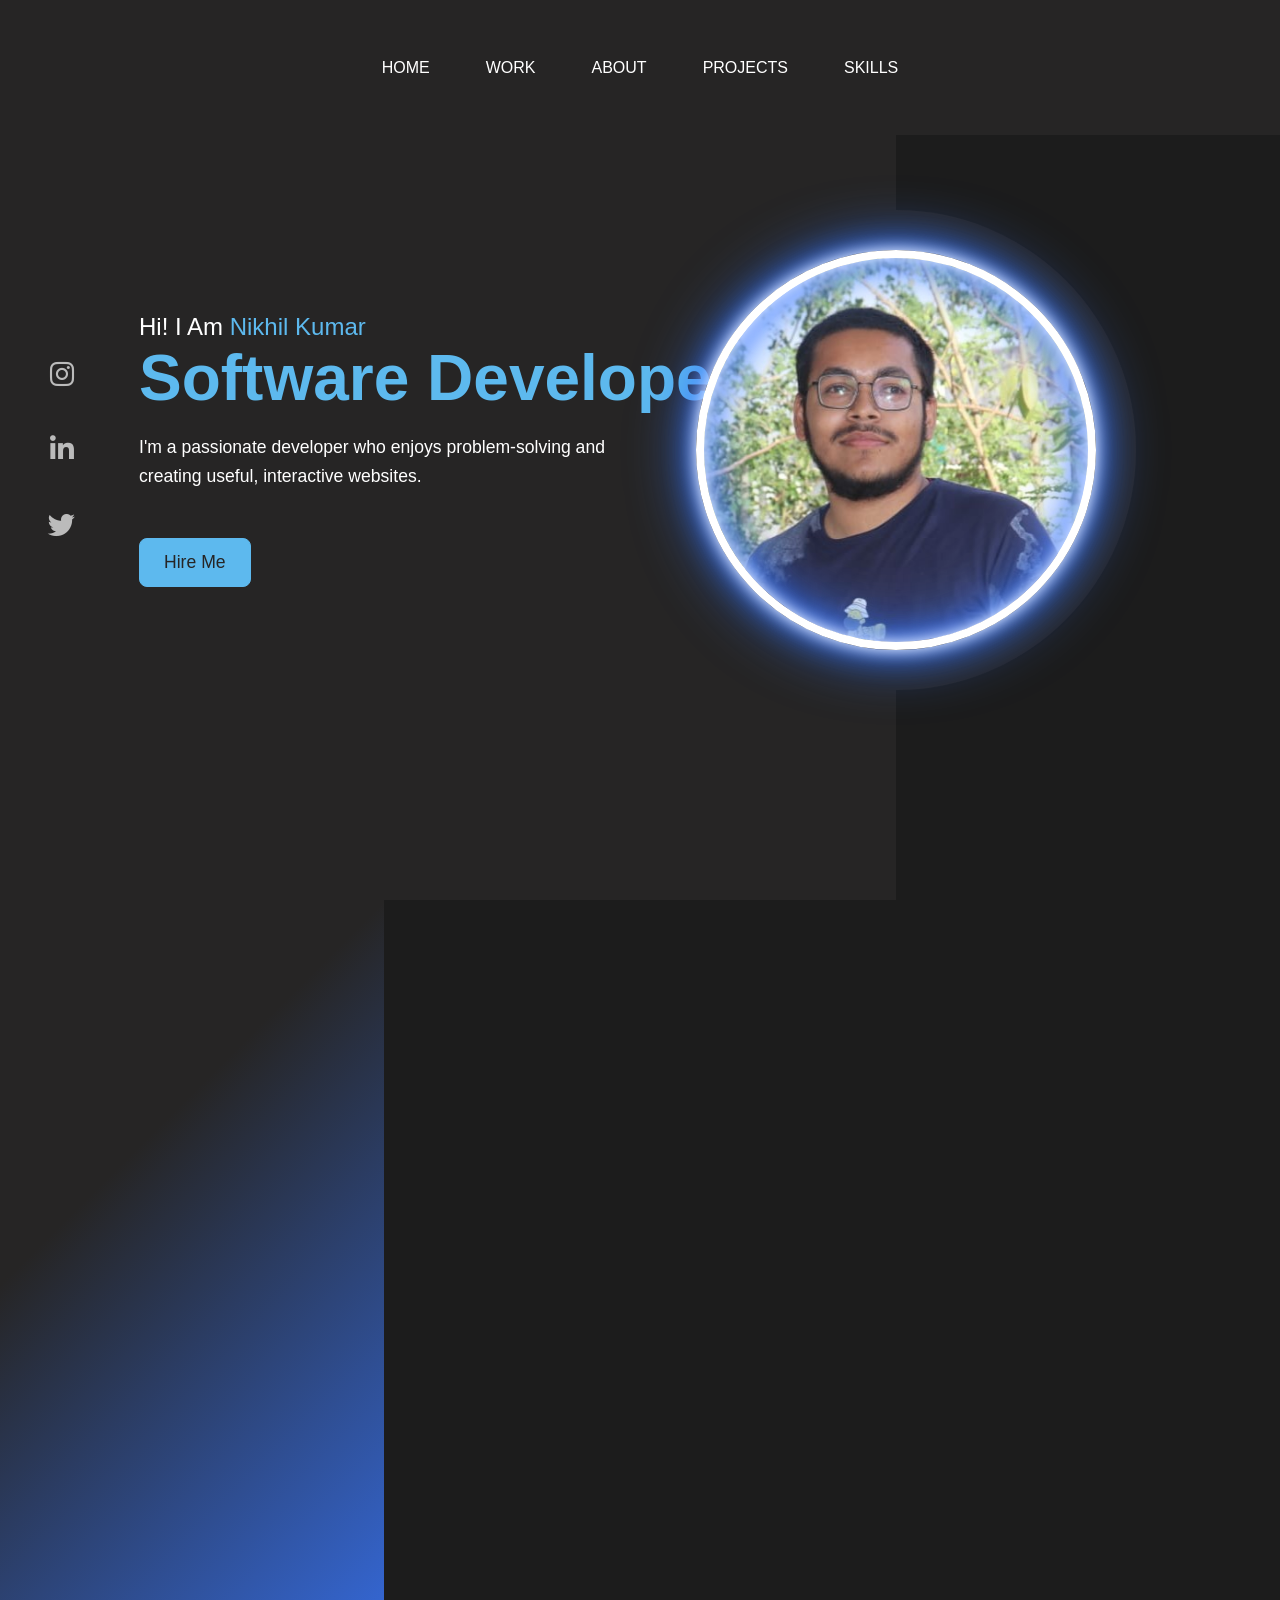
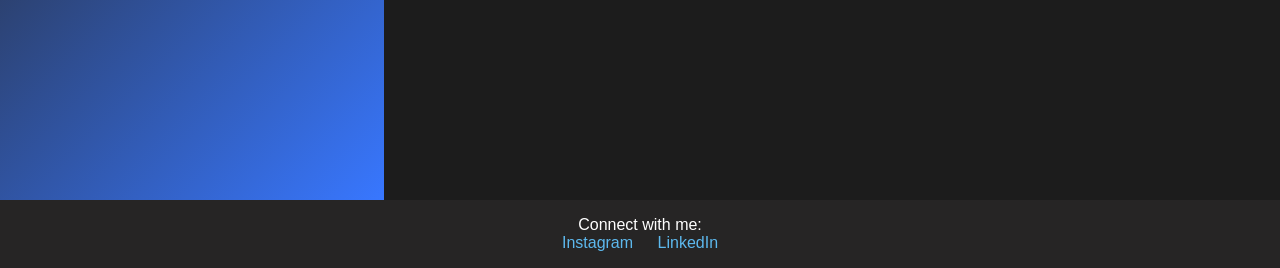
==== index.html @ 6417e267 "Update and rename Portfolio.html to index.html" ====
<!DOCTYPE html>
<html lang="en">
<head>
    <meta charset="UTF-8" />
    <meta name="viewport" content="width=device-width, initial-scale=1.0"/>
    <title>Portfolio Website</title>
    <link rel="stylesheet" href="style.css" />
    <link rel="stylesheet" href="https://cdnjs.cloudflare.com/ajax/libs/font-awesome/6.7.2/css/all.min.css"/>
</head>
<body>
    <header>
        <ul class="navlist">
            <li><a href="#home">Home</a></li>
            <li><a href="#work">Work</a></li>
            <li><a href="#about">About</a></li>
            <li><a href="#projects">Projects</a></li>
            <li><a href="#skills">Skills</a></li>
        </ul>
    </header>

    <div class="portfolio-container" id="home">
        <div class="left-container">
            <div class="icons">
                <a href="https://www.instagram.com/nikhil.kumarnky/profilecard/?igsh=MWhrbjc2eno1YzIwNQ==" target="_blank" >
                    <i class="fa-brands fa-instagram"></i>
                </a>
                <a href="https://www.linkedin.com/in/nikhil-kumar-32aa0730a?utm_source=share&utm_campaign=share_via&utm_content=profile&utm_medium=android_app" target="_blank">
                    <i class="fa-brands fa-linkedin-in"></i>
                </a>
                <a href="#" aria-label="Twitter"><i class="fa-brands fa-twitter"></i></a>
            </div>
            <div class="content">
                <p class="intro">Hi! I Am <span>Nikhil Kumar</span></p>
                <h1>Software Developer.</h1>
                <p class="detail">
                    I'm a passionate developer who enjoys problem-solving and creating useful, interactive websites.
                </p>
                <div class="btn-container">
                    <button id="hireBtn">Hire Me</button>
                </div>
            </div>
        </div>

        <div class="right-container"></div>

        <div class="design">
            <div class="circle"></div>
            <div class="circle"></div>
        </div>
    </div>

    <section class="section" id="about">
        <h2>About Me</h2>
        <p>
            I'm a passionate developer who enjoys problem-solving and creating useful, interactive websites.
            I believe in writing clean, scalable code and continuously learning new technologies.
            Aspiring software developer with a solid foundation in C++ and Python,
            and strong front-end development skills in HTML, CSS, and JavaScript.
            Proficient in collaborating in team environments. Eager to contribute
            technical expertise, creativity, and problem-solving skills to
            innovative projects.
        </p>
    </section>

    <section class="section" id="work">
        <h2>Welcome to My Portfolio</h2>
        <p>Currently I'm undergraduate student,working on mini projects</p>
    </section>

    <section class="section" id="projects">
        <h2>Projects</h2>
        <ul class="project-list">
            <li>Portfolio Website (this one!)</li>
            <li>Music app clone</li>
            <li>Facebook login page</li>
        </ul>
    </section>

    <section class="section" id="skills"style="background-color: #262525;color: white;">
        <h2>Skills</h2>
        <ul class="skill-list">
            <li>Frontend: HTML, CSS, JavaScript, Bootstrap</li>
            <li>Backend: Python</li>
            <li>Programming: C++</li>
            <li>Tools: Git, GitHub, VS Code</li>
        </ul>
    </section>

    <footer style="background: #262525; color: white; text-align: center; padding: 1rem;">
        <p>Connect with me:</p>
        <a href="https://www.instagram.com/nikhil.kumarnky/profilecard/?igsh=MWhrbjc2eno1YzIwNQ==" target="_blank" style="color:#5DB9EE; margin: 0 10px;">Instagram</a>
        <a href="https://www.linkedin.com/in/nikhil-kumar-32aa0730a?utm_source=share&utm_campaign=share_via&utm_content=profile&utm_medium=android_app" target="_blank" style="color:#5DB9EE; margin: 0 10px;">LinkedIn</a>
    </footer>

    <script src="script.js"></script>
</body>
</html>
---- style.css ----
* {
  margin: 0;
  padding: 0;
  box-sizing: border-box;
  font-family: 'Poppins', sans-serif;
}

body {
  background: #1c1c1c;
  scroll-behavior: smooth;
}

.portfolio-container {
  min-height: 100vh;
  width: 100%;
  display: flex;
}

.navlist {
  display: flex;
  gap: 3.5rem;
  height: 15vh;
  width: 100%;
  justify-content: center;
  align-items: center;
  position: fixed;
  background-color: #262525;
  z-index: 1000;
  top: 0;
}

.navlist li {
  list-style: none;
}

.navlist li a {
  text-decoration: none;
  text-transform: uppercase;
  font-size: 1rem;
  color: #fff;
}

.left-container,
.right-container {
  height: 100vh;
  display: flex;
  align-items: center;
}

.left-container {
  background: #262525;
  width: 70%;
  padding-left: 3rem;
}

.right-container {
  background: linear-gradient(-45deg, #3877FF, #262525 70%);
  width: 30%;
}

.icons {
  display: flex;
  flex-direction: column;
  justify-content: center;
  align-items: center;
  gap: 3rem;
}

.icons a {
  text-decoration: none;
}

.icons .fa-brands {
  color: #bbb;
  font-size: 1.7rem;
  transition: transform 0.3s;
}

.icons .fa-brands:hover {
  transform: scale(1.2);
  background: linear-gradient(#fff, #3877FF);
  -webkit-background-clip: text;
  -webkit-text-fill-color: transparent;
}

.content {
  margin-left: 4rem;
}

.content .intro {
  font-size: 1.5rem;
  color: #fff;
}

.content .intro span {
  color: #5DB9EE;
}

.content h1 {
  font-size: 4rem;
  color: #5DB9EE;
}

.content .detail {
  font-size: 1.1rem;
  color: #fff;
  max-width: 30rem;
  margin: 1.1rem 0 3rem 0;
  line-height: 1.8rem;
}

.btn-container button {
  border: 0.1rem solid #5DB9EE;
  font-size: 1.1rem;
  padding: 0.8rem 1.5rem;
  border-radius: 0.5rem;
  cursor: pointer;
}

button:nth-child(1) {
  background: #5DB9EE;
  color: #262525;
}

button:nth-child(2) {
  background: transparent;
  color: #5DB9EE;
  margin-left: 2rem;
}

button:nth-child(1):hover {
  background: transparent;
  color: #5DB9EE;
}

button:nth-child(2):hover {
  background: #5DB9EE;
  color: #262525;
}

.design .circle {
  aspect-ratio: 1;
  position: absolute;
  border-radius: 50%;
  top: 50%;
  left: 70%;
  transform: translate(-50%, -50%);
}

.circle:nth-last-child(2) {
  background: linear-gradient(90deg, transparent 50%, #262525 50%);
  width: 30rem;
}

.circle:nth-last-child(1) {
  background-image: url(nikhil.jpg);
  width: 25rem;
  background-size: 100%;
  background-repeat: no-repeat;
  border: 0.5rem solid white;
  box-shadow:
    0 0 1rem #fff,
    inset 0 0 1rem #fff,
    0 0 2rem #3877FF,
    inset 0 0 2rem #3877FF,
    0 0 4rem #3877FF,
    inset 0 0 4rem #3877FF;
}


.section {
  padding: 6rem 3rem 4rem;
  text-align: center;
  background: #1c1c1c;
  color: white;
}

.section h2 {
  font-size: 2.5rem;
  margin-bottom: 1rem;
  color: #5DB9EE;
}

.section p,
.project-list li,
.skill-list li {
  font-size: 1.2rem;
  line-height: 1.8;
  margin: 0.5rem 0;
}

.project-list,
.skill-list {
  list-style: none;
  padding: 0;
}


#skills {
  background-color: #f5f5f5;
  color: #262525;
}


footer {
  background-color: #262525;
  color: white;
  text-align: center;
  padding: 1rem;
}

footer a {
  color: #5DB9EE;
  margin: 0 10px;
  text-decoration: none;
}

footer a:hover {
  text-decoration: underline;
}
.navlist li a.active {
  border-bottom: 2px solid #5DB9EE;
  color: #5DB9EE;
}

@media (max-width: 768px) {
  .portfolio-container {
    flex-direction: column;
  }

  .navlist {
    flex-direction: column;
    height: auto;
    padding: 1rem;
  }

  .left-container, .right-container {
    flex: 1 1 100%;
    text-align: center;
    padding: 1rem;
  }

  .content h1 {
    font-size: 2.5rem;
  }

  .circle:nth-last-child(1),
  .circle:nth-last-child(2) {
    width: 15rem;
  }
}

@media (max-width: 480px) {
  .navlist li a {
    font-size: 0.9rem;
  }

  .content h1 {
    font-size: 2rem;
  }

  .btn-container button {
    font-size: 0.9rem;
    padding: 0.6rem 1.2rem;
  }
}
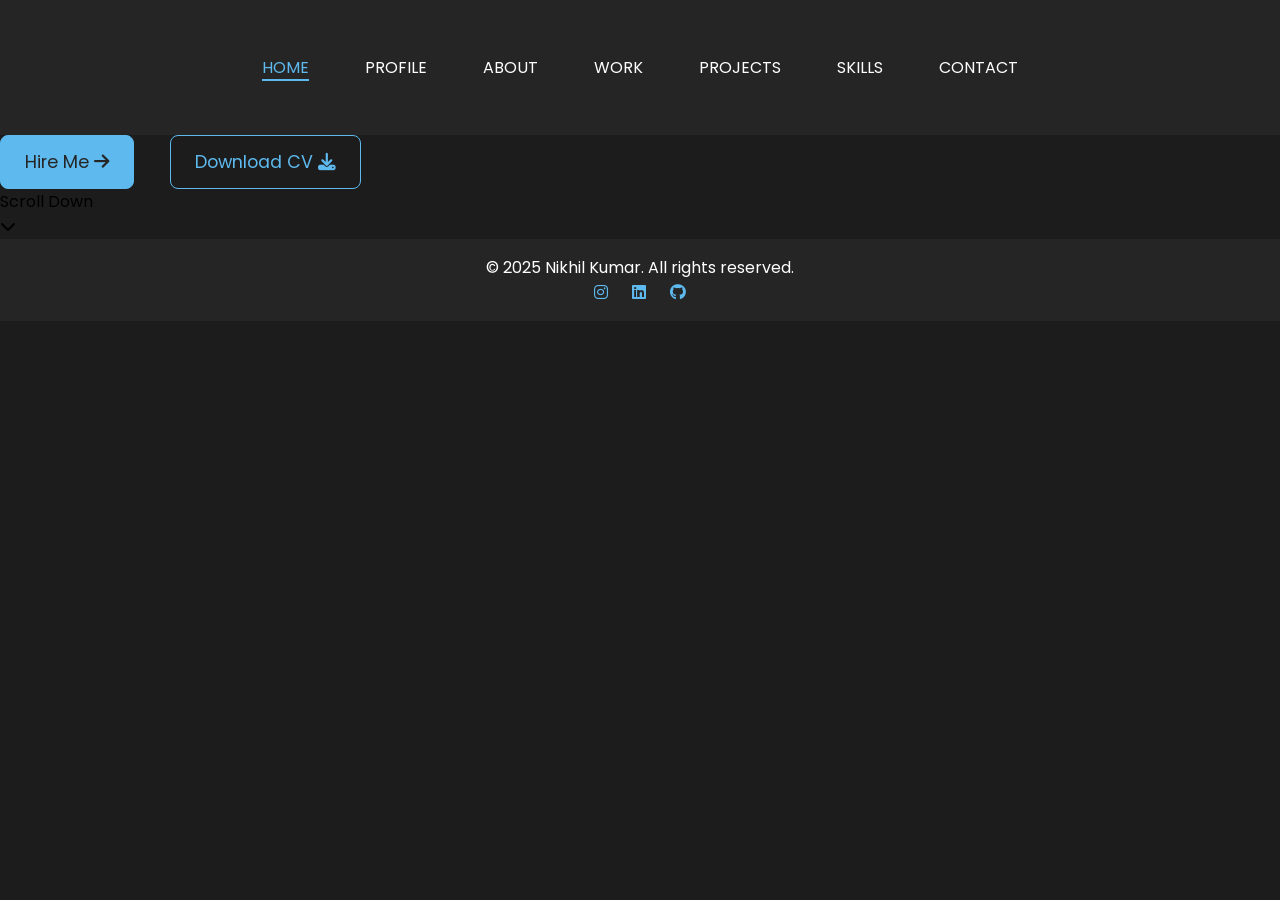
==== commit 15256872: "Update index.html" ====
--- a/index.html
+++ b/index.html
@@ -3,93 +3,435 @@
 <head>
     <meta charset="UTF-8" />
     <meta name="viewport" content="width=device-width, initial-scale=1.0"/>
-    <title>Portfolio Website</title>
+    <title>Nikhil Kumar - Portfolio</title>
     <link rel="stylesheet" href="style.css" />
     <link rel="stylesheet" href="https://cdnjs.cloudflare.com/ajax/libs/font-awesome/6.7.2/css/all.min.css"/>
+    <link href="https://fonts.googleapis.com/css2?family=Poppins:wght@300;400;500;600;700&display=swap" rel="stylesheet">
 </head>
 <body>
     <header>
-        <ul class="navlist">
-            <li><a href="#home">Home</a></li>
-            <li><a href="#work">Work</a></li>
-            <li><a href="#about">About</a></li>
-            <li><a href="#projects">Projects</a></li>
-            <li><a href="#skills">Skills</a></li>
-        </ul>
+        <nav class="navbar">
+            <div class="nav-brand">
+                <span class="logo">NK</span>
+            </div>
+            <ul class="navlist">
+                <li><a href="#home" class="nav-link active">Home</a></li>
+                <li><a href="#profile" class="nav-link">Profile</a></li>
+                <li><a href="#about" class="nav-link">About</a></li>
+                <li><a href="#work" class="nav-link">Work</a></li>
+                <li><a href="#projects" class="nav-link">Projects</a></li>
+                <li><a href="#skills" class="nav-link">Skills</a></li>
+                <li><a href="#contact" class="nav-link">Contact</a></li>
+            </ul>
+            <div class="hamburger">
+                <span></span>
+                <span></span>
+                <span></span>
+            </div>
+        </nav>
     </header>
 
-    <div class="portfolio-container" id="home">
-        <div class="left-container">
-            <div class="icons">
-                <a href="https://www.instagram.com/nikhil.kumarnky/profilecard/?igsh=MWhrbjc2eno1YzIwNQ==" target="_blank" >
-                    <i class="fa-brands fa-instagram"></i>
-                </a>
-                <a href="https://www.linkedin.com/in/nikhil-kumar-32aa0730a?utm_source=share&utm_campaign=share_via&utm_content=profile&utm_medium=android_app" target="_blank">
-                    <i class="fa-brands fa-linkedin-in"></i>
-                </a>
-                <a href="#" aria-label="Twitter"><i class="fa-brands fa-twitter"></i></a>
-            </div>
-            <div class="content">
-                <p class="intro">Hi! I Am <span>Nikhil Kumar</span></p>
-                <h1>Software Developer.</h1>
-                <p class="detail">
-                    I'm a passionate developer who enjoys problem-solving and creating useful, interactive websites.
-                </p>
-                <div class="btn-container">
-                    <button id="hireBtn">Hire Me</button>
+    <main>
+        <!-- Home Section -->
+        <section class="hero-section" id="home">
+            <div class="hero-container">
+                <div class="social-icons">
+                    <a href="https://www.instagram.com/nikhil.kumarnky/profilecard/?igsh=MWhrbjc2eno1YzIwNQ==" target="_blank" class="social-link">
+                        <i class="fa-brands fa-instagram"></i>
+                    </a>
+                    <a href="https://www.linkedin.com/in/nikhil-kumar-32aa0730a?utm_source=share&utm_campaign=share_via&utm_content=profile&utm_medium=android_app" target="_blank" class="social-link">
+                        <i class="fa-brands fa-linkedin-in"></i>
+                    </a>
+                    <a href="https://x.com/NikhilK5065021" class="social-link" aria-label="Twitter">
+                        <i class="fa-brands fa-x-twitter"></i>
+                    </a>
+                    <a href="https://github.com" target="_blank" class="social-link" aria-label="GitHub">
+                        <i class="fa-brands fa-github"></i>
+                    </a>
+                </div>
+                <div class="hero-content">
+                    <p class="intro">Hi! I Am <span class="name">Nikhil Kumar</span></p>
+                    <h1 class="title">
+                        <span class="title-line">Software</span>
+                        <span class="title-line">Developer.</span>
+                    </h1>
+                    <p class="detail">
+                        I'm a passionate developer who enjoys problem-solving and creating useful, interactive websites. 
+                        Let's build something amazing together!
+                    </p>
+                    <div class="btn-container">
+                        <button id="hireBtn" class="btn btn-primary">
+                            <span>Hire Me</span>
+                            <i class="fas fa-arrow-right"></i>
+                        </button>
+                        <button class="btn btn-secondary">
+                            <span>Download CV</span>
+                            <i class="fas fa-download"></i>
+                        </button>
+                    </div>
+                </div>
+            </div>
+
+            <div class="scroll-indicator">
+                <div class="scroll-text">Scroll Down</div>
+                <div class="scroll-arrow">
+                    <i class="fas fa-chevron-down"></i>
+                </div>
+            </div>
+        </section>
+
+        <!-- Profile Section -->
+        <section class="section profile-section" id="profile">
+            <div class="container">
+                <h2 class="section-title">My Profile</h2>
+                <div class="profile-showcase">
+                    <div class="profile-image-container">
+                        <div class="profile-image-wrapper">
+                            <div class="profile-image">
+                                <img src="Assests/IMG_2437.JPG" alt="Nikhil Kumar" class="profile-pic">
+                                <div class="placeholder-avatar">
+                                    <i class="fas fa-user"></i>
+                                </div>
+                            </div>
+                        </div>
+                        <div class="floating-elements">
+                            <div class="float-element" style="--delay: 0s;">💻</div>
+                            <div class="float-element" style="--delay: 1s;">🚀</div>
+                            <div class="float-element" style="--delay: 2s;">⚡</div>
+                            <div class="float-element" style="--delay: 3s;">🎯</div>
+                        </div>
+                    </div>
+                    <div class="profile-info">
+                        <div class="profile-card">
+                            <h3>Professional Details</h3>
+                            <div class="info-grid">
+                                <div class="info-item">
+                                    <i class="fas fa-code"></i>
+                                    <div>
+                                        <span class="info-label">Specialization</span>
+                                        <span class="info-value">Full Stack Development</span>
+                                    </div>
+                                </div>
+                                <div class="info-item">
+                                    <i class="fas fa-calendar"></i>
+                                    <div>
+                                        <span class="info-label">Experience</span>
+                                        <span class="info-value">2+ Years Learning</span>
+                                    </div>
+                                </div>
+                                <div class="info-item">
+                                    <i class="fas fa-map-marker-alt"></i>
+                                    <div>
+                                        <span class="info-label">Location</span>
+                                        <span class="info-value">India</span>
+                                    </div>
+                                </div>
+                                <div class="info-item">
+                                    <i class="fas fa-envelope"></i>
+                                    <div>
+                                        <span class="info-label">Email</span>
+                                        <span class="info-value">kumarnikhil4963@gmail.com</span>
+                                    </div>
+                                </div>
+                            </div>
+                        </div>
+                    </div>
+                </div>
+            </div>
+        </section>
+
+        <!-- About Section -->
+        <section class="section" id="about">
+            <div class="container">
+                <h2 class="section-title">About Me</h2>
+                <div class="about-content">
+                    <div class="about-text">
+                        <p>
+                            I'm a passionate developer who enjoys problem-solving and creating useful, interactive websites.
+                            I believe in writing clean, scalable code and continuously learning new technologies.
+                        </p>
+                        <p>
+                            Aspiring software developer with a solid foundation in C++ and Python,
+                            and strong front-end development skills in HTML, CSS, and JavaScript.
+                            Proficient in collaborating in team environments. Eager to contribute
+                            technical expertise, creativity, and problem-solving skills to
+                            innovative projects.
+                        </p>
+                        <div class="stats">
+                            <div class="stat-item">
+                                <span class="stat-number">10+</span>
+                                <span class="stat-label">Projects Completed</span>
+                            </div>
+                            <div class="stat-item">
+                                <span class="stat-number">2+</span>
+                                <span class="stat-label">Years Learning</span>
+                            </div>
+                            <div class="stat-item">
+                                <span class="stat-number">100%</span>
+                                <span class="stat-label">Dedication</span>
+                            </div>
+                        </div>
+                    </div>
+                </div>
+            </div>
+        </section>
+
+        <!-- Work Section -->
+        <section class="section" id="work">
+            <div class="container">
+                <h2 class="section-title">My Journey</h2>
+                <div class="work-content">
+                    <div class="work-card">
+                        <div class="work-icon">
+                            <i class="fas fa-graduation-cap"></i>
+                        </div>
+                        <h3>Student</h3>
+                        <p>Currently pursuing my undergraduate degree while working on various mini projects to enhance my skills.</p>
+                    </div>
+                    <div class="work-card">
+                        <div class="work-icon">
+                            <i class="fas fa-code"></i>
+                        </div>
+                        <h3>Developer</h3>
+                        <p>Building web applications and exploring new technologies to create innovative solutions.</p>
+                    </div>
+                    <div class="work-card">
+                        <div class="work-icon">
+                            <i class="fas fa-lightbulb"></i>
+                        </div>
+                        <h3>Problem Solver</h3>
+                        <p>Passionate about finding creative solutions to complex problems through code.</p>
+                    </div>
+                </div>
+            </div>
+        </section>
+
+        <!-- Projects Section -->
+        <section class="section" id="projects">
+            <div class="container">
+                <h2 class="section-title">Projects</h2>
+                <div class="projects-grid">
+                    <div class="project-card">
+                        <div class="project-image">
+                            <i class="fas fa-globe"></i>
+                        </div>
+                        <div class="project-content">
+                            <h3>Portfolio Website</h3>
+                            <p>A responsive personal portfolio website showcasing my skills and projects.</p>
+                            <div class="project-tech">
+                                <span class="tech-tag">HTML</span>
+                                <span class="tech-tag">CSS</span>
+                                <span class="tech-tag">JavaScript</span>
+                            </div>
+                            <div class="project-links">
+                                <a href="https://nikhil07092006.github.io/portfolio-website/" class="project-link">
+                                    <i class="fas fa-external-link-alt"></i>
+                                </a>
+                                <a href="https://github.com" class="project-link">
+                                    <i class="fab fa-github"></i>
+                                </a>
+                            </div>
+                        </div>
+                    </div>
+                    
+                    <div class="project-card">
+                        <div class="project-image">
+                            <i class="fas fa-music"></i>
+                        </div>
+                        <div class="project-content">
+                            <h3>Music App Clone</h3>
+                            <p>A music streaming application clone with modern UI and interactive features.</p>
+                            <div class="project-tech">
+                                <span class="tech-tag">HTML</span>
+                                <span class="tech-tag">CSS</span>
+                                <span class="tech-tag">JavaScript</span>
+                            </div>
+                            <div class="project-links">
+                                <a href="#" class="project-link">
+                                    <i class="fas fa-external-link-alt"></i>
+                                </a>
+                                <a href="https://github.com" class="project-link">
+                                    <i class="fab fa-github"></i>
+                                </a>
+                            </div>
+                        </div>
+                    </div>
+                    
+                    <div class="project-card">
+                        <div class="project-image">
+                            <img src="Assests/Screenshot 2025-08-22 122943.png" alt="DocSathi">
+                        </div>
+                        <div class="project-content">
+                            <h3>Doctor search website</h3>
+                            <p>A perfect and responsive doctor search plateform.</p>
+                            <div class="project-tech">
+                                <span class="tech-tag">HTML</span>
+                                <span class="tech-tag">CSS</span>
+                                <span class="tech-tag">JavaScript</span>
+                                <span class="tech-tag">Json</span>
+                            </div>
+                            <div class="project-links">
+                                <a href="https://nikhil07092006.github.io/DocSathi/" class="project-link">
+                                    <i class="fas fa-external-link-alt"></i>
+                                </a>
+                                <a href="https://github.com" class="project-link">
+                                    <i class="fab fa-github"></i>
+                                </a>
+                            </div>
+                        </div>
+                    </div>
+                </div>
+            </div>
+        </section>
+
+        <!-- Skills Section -->
+        <section class="section" id="skills">
+            <div class="container">
+                <h2 class="section-title">Skills & Technologies</h2>
+                <div class="skills-content">
+                    <div class="skill-category">
+                        <h3><i class="fas fa-code"></i> Frontend</h3>
+                        <div class="skill-items">
+                            <div class="skill-item">
+                                <span class="skill-name">HTML</span>
+                                <div class="skill-bar">
+                                    <div class="skill-progress" data-progress="90"></div>
+                                </div>
+                            </div>
+                            <div class="skill-item">
+                                <span class="skill-name">CSS</span>
+                                <div class="skill-bar">
+                                    <div class="skill-progress" data-progress="85"></div>
+                                </div>
+                            </div>
+                            <div class="skill-item">
+                                <span class="skill-name">JavaScript</span>
+                                <div class="skill-bar">
+                                    <div class="skill-progress" data-progress="75"></div>
+                                </div>
+                            </div>
+                            <div class="skill-item">
+                                <span class="skill-name">Bootstrap</span>
+                                <div class="skill-bar">
+                                    <div class="skill-progress" data-progress="70"></div>
+                                </div>
+                            </div>
+                        </div>
+                    </div>
+
+                    <div class="skill-category">
+                        <h3><i class="fas fa-server"></i> Backend & Programming</h3>
+                        <div class="skill-items">
+                            <div class="skill-item">
+                                <span class="skill-name">Python</span>
+                                <div class="skill-bar">
+                                    <div class="skill-progress" data-progress="80"></div>
+                                </div>
+                            </div>
+                            <div class="skill-item">
+                                <span class="skill-name">C++</span>
+                                <div class="skill-bar">
+                                    <div class="skill-progress" data-progress="75"></div>
+                                </div>
+                            </div>
+                        </div>
+                    </div>
+
+                    <div class="skill-category">
+                        <h3><i class="fas fa-tools"></i> Tools & Technologies</h3>
+                        <div class="tools-grid">
+                            <div class="tool-item">
+                                <i class="fab fa-git-alt"></i>
+                                <span>Git</span>
+                            </div>
+                            <div class="tool-item">
+                                <i class="fab fa-github"></i>
+                                <span>GitHub</span>
+                            </div>
+                            <div class="tool-item">
+                                <i class="fas fa-code"></i>
+                                <span>VS Code</span>
+                            </div>
+                            <div class="tool-item">
+                                <i class="fab fa-npm"></i>
+                                <span>NPM</span>
+                            </div>
+                            <div class="tool-item">
+                                <i class="fab fa-adalo"></i>
+                                <span>Adalo</span>
+                        </div>
+                    </div>
+                </div>
+            </div>
+        </section>
+
+        <!-- Contact Section -->
+        <section class="section" id="contact">
+            <div class="container">
+                <h2 class="section-title">Let's Work Together</h2>
+                <div class="contact-content">
+                    <div class="contact-info">
+                        <div class="contact-item">
+                            <div class="contact-icon">
+                                <i class="fas fa-envelope"></i>
+                            </div>
+                            <div class="contact-details">
+                                <h4>Email</h4>
+                                <p>kumarnikhil4963@gmail.com</p>
+                            </div>
+                        </div>
+                        <div class="contact-item">
+                            <div class="contact-icon">
+                                <i class="fas fa-map-marker-alt"></i>
+                            </div>
+                            <div class="contact-details">
+                                <h4>Location</h4>
+                                <p>India</p>
+                            </div>
+                        </div>
+                    </div>
+                    <div class="contact-form">
+                        <form>
+                            <div class="form-group">
+                                <input type="text" placeholder="Your Name" required>
+                                <input type="email" placeholder="Your Email" required>
+                            </div>
+                            <div class="form-group">
+                                <input type="text" placeholder="Subject" required>
+                            </div>
+                            <div class="form-group">
+                                <textarea placeholder="Your Message" rows="5" required></textarea>
+                            </div>
+                            <button type="submit" class="btn btn-primary">
+                                <span>Send Message</span>
+                                <i class="fas fa-paper-plane"></i>
+                            </button>
+                        </form>
+                    </div>
+                </div>
+            </div>
+        </section>
+    </main>
+
+    <footer>
+        <div class="container">
+            <div class="footer-content">
+                <div class="footer-text">
+                    <p>&copy; 2025 Nikhil Kumar. All rights reserved.</p>
+                </div>
+                <div class="footer-links">
+                    <a href="https://www.instagram.com/nikhil.kumarnky/profilecard/?igsh=MWhrbjc2eno1YzIwNQ==" target="_blank">
+                        <i class="fab fa-instagram"></i>
+                    </a>
+                    <a href="https://www.linkedin.com/in/nikhil-kumar-32aa0730a?utm_source=share&utm_campaign=share_via&utm_content=profile&utm_medium=android_app" target="_blank">
+                        <i class="fab fa-linkedin"></i>
+                    </a>
+                    <a href="#" target="_blank">
+                        <i class="fab fa-github"></i>
+                    </a>
                 </div>
             </div>
         </div>
-
-        <div class="right-container"></div>
-
-        <div class="design">
-            <div class="circle"></div>
-            <div class="circle"></div>
-        </div>
-    </div>
-
-    <section class="section" id="about">
-        <h2>About Me</h2>
-        <p>
-            I'm a passionate developer who enjoys problem-solving and creating useful, interactive websites.
-            I believe in writing clean, scalable code and continuously learning new technologies.
-            Aspiring software developer with a solid foundation in C++ and Python,
-            and strong front-end development skills in HTML, CSS, and JavaScript.
-            Proficient in collaborating in team environments. Eager to contribute
-            technical expertise, creativity, and problem-solving skills to
-            innovative projects.
-        </p>
-    </section>
-
-    <section class="section" id="work">
-        <h2>Welcome to My Portfolio</h2>
-        <p>Currently I'm undergraduate student,working on mini projects</p>
-    </section>
-
-    <section class="section" id="projects">
-        <h2>Projects</h2>
-        <ul class="project-list">
-            <li>Portfolio Website (this one!)</li>
-            <li>Music app clone</li>
-            <li>Facebook login page</li>
-        </ul>
-    </section>
-
-    <section class="section" id="skills"style="background-color: #262525;color: white;">
-        <h2>Skills</h2>
-        <ul class="skill-list">
-            <li>Frontend: HTML, CSS, JavaScript, Bootstrap</li>
-            <li>Backend: Python</li>
-            <li>Programming: C++</li>
-            <li>Tools: Git, GitHub, VS Code</li>
-        </ul>
-    </section>
-
-    <footer style="background: #262525; color: white; text-align: center; padding: 1rem;">
-        <p>Connect with me:</p>
-        <a href="https://www.instagram.com/nikhil.kumarnky/profilecard/?igsh=MWhrbjc2eno1YzIwNQ==" target="_blank" style="color:#5DB9EE; margin: 0 10px;">Instagram</a>
-        <a href="https://www.linkedin.com/in/nikhil-kumar-32aa0730a?utm_source=share&utm_campaign=share_via&utm_content=profile&utm_medium=android_app" target="_blank" style="color:#5DB9EE; margin: 0 10px;">LinkedIn</a>
     </footer>
 
     <script src="script.js"></script>
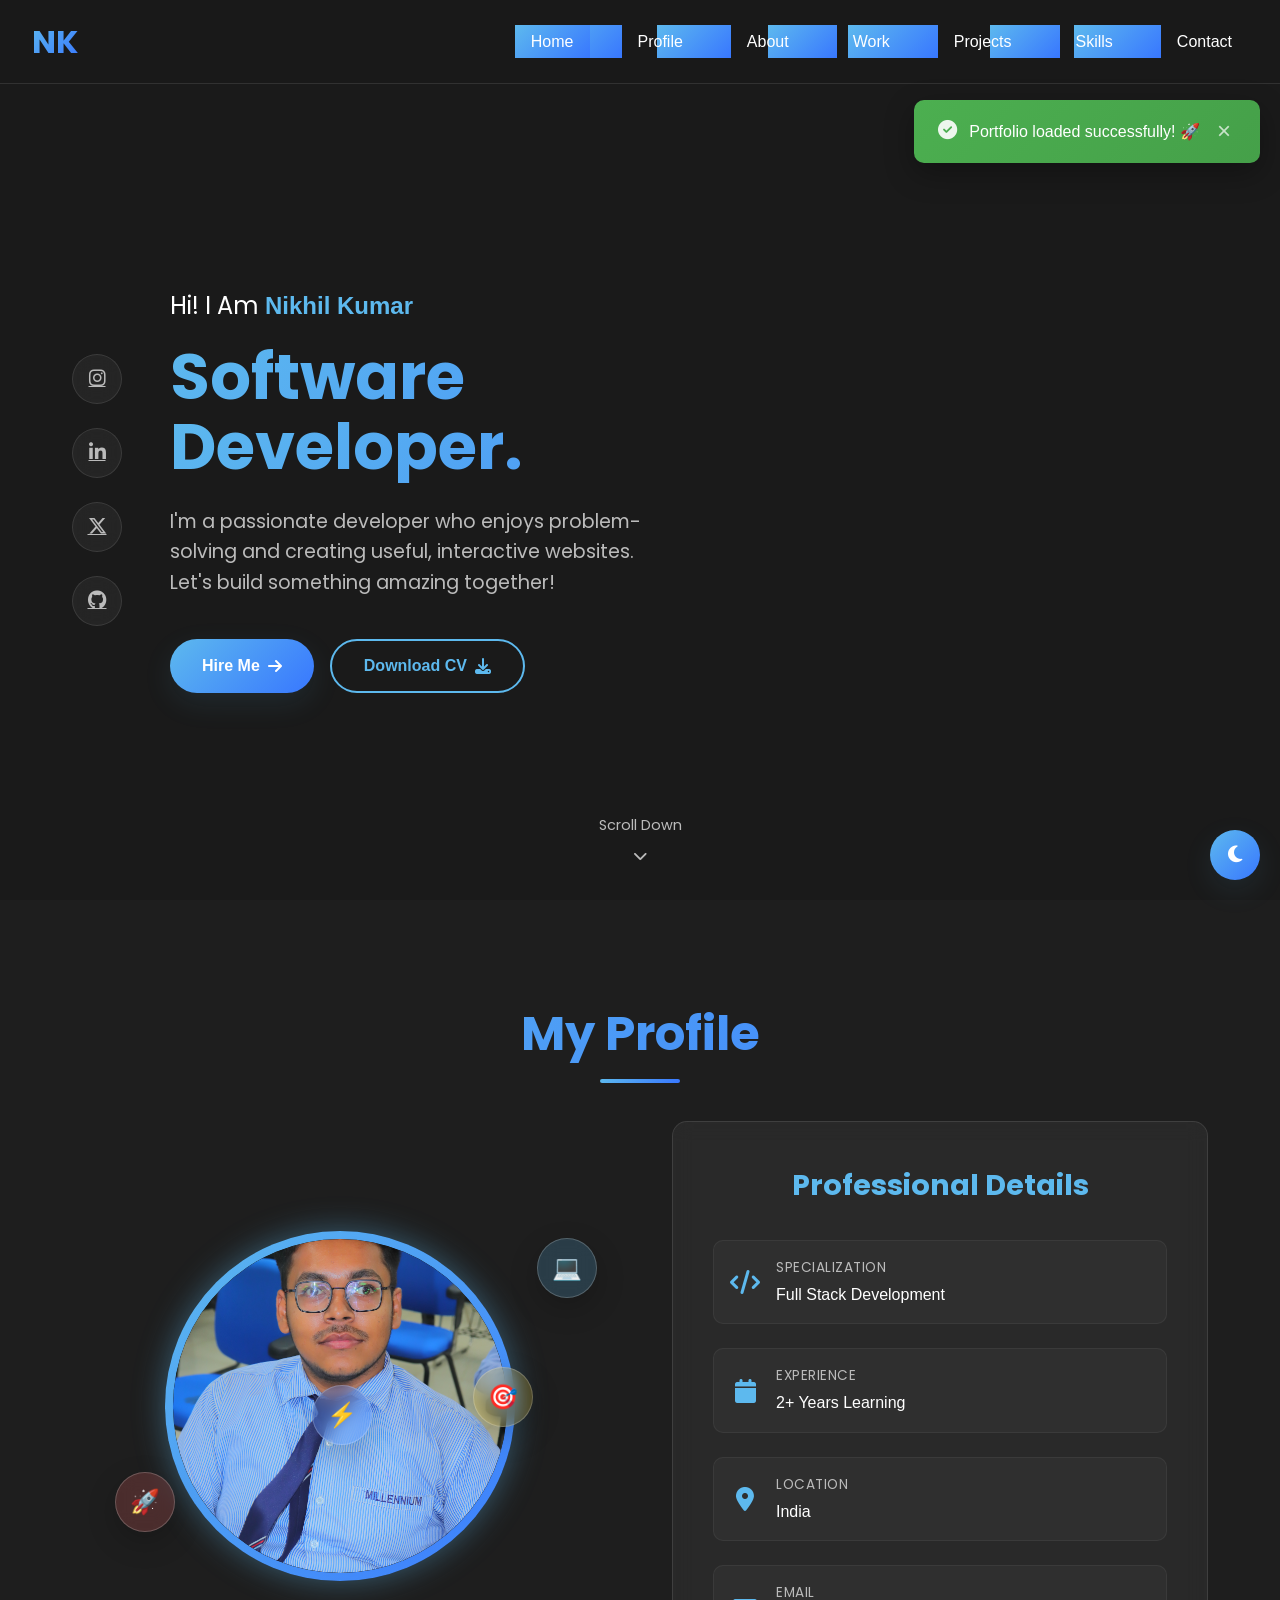
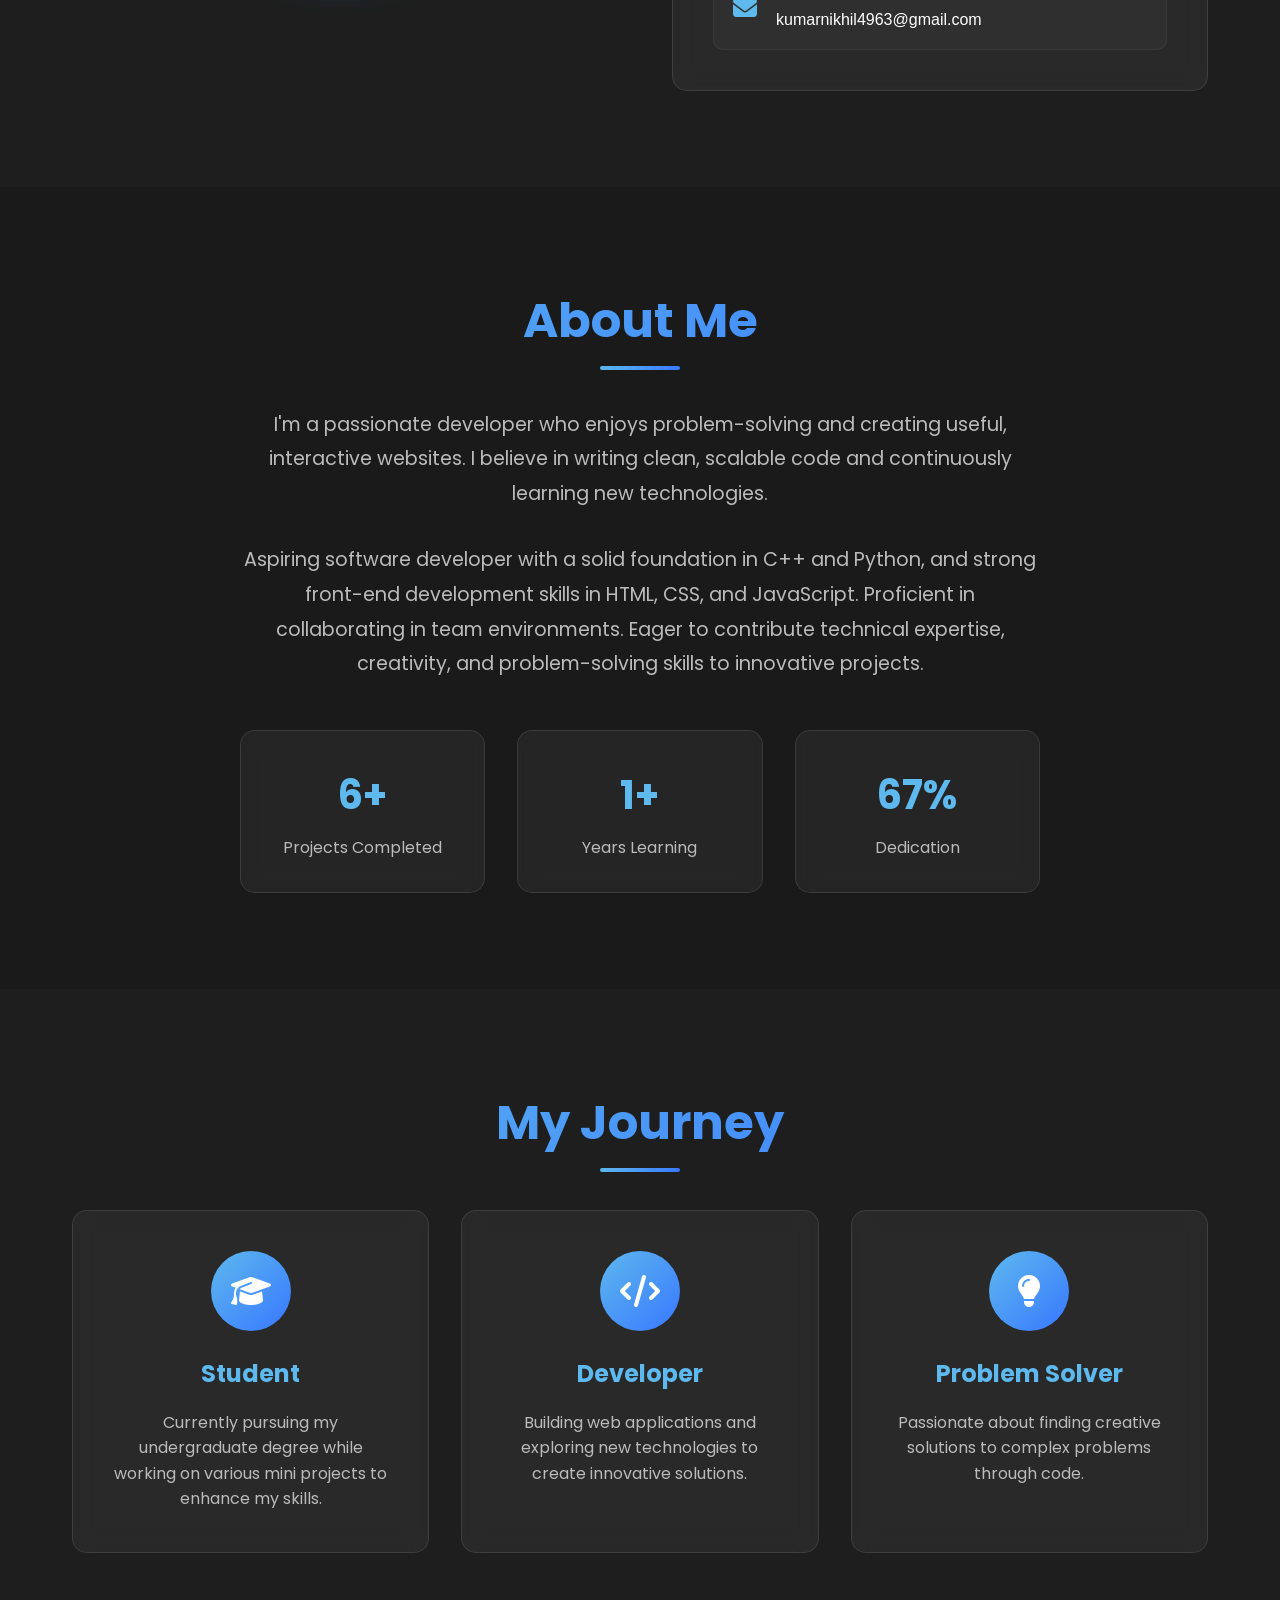
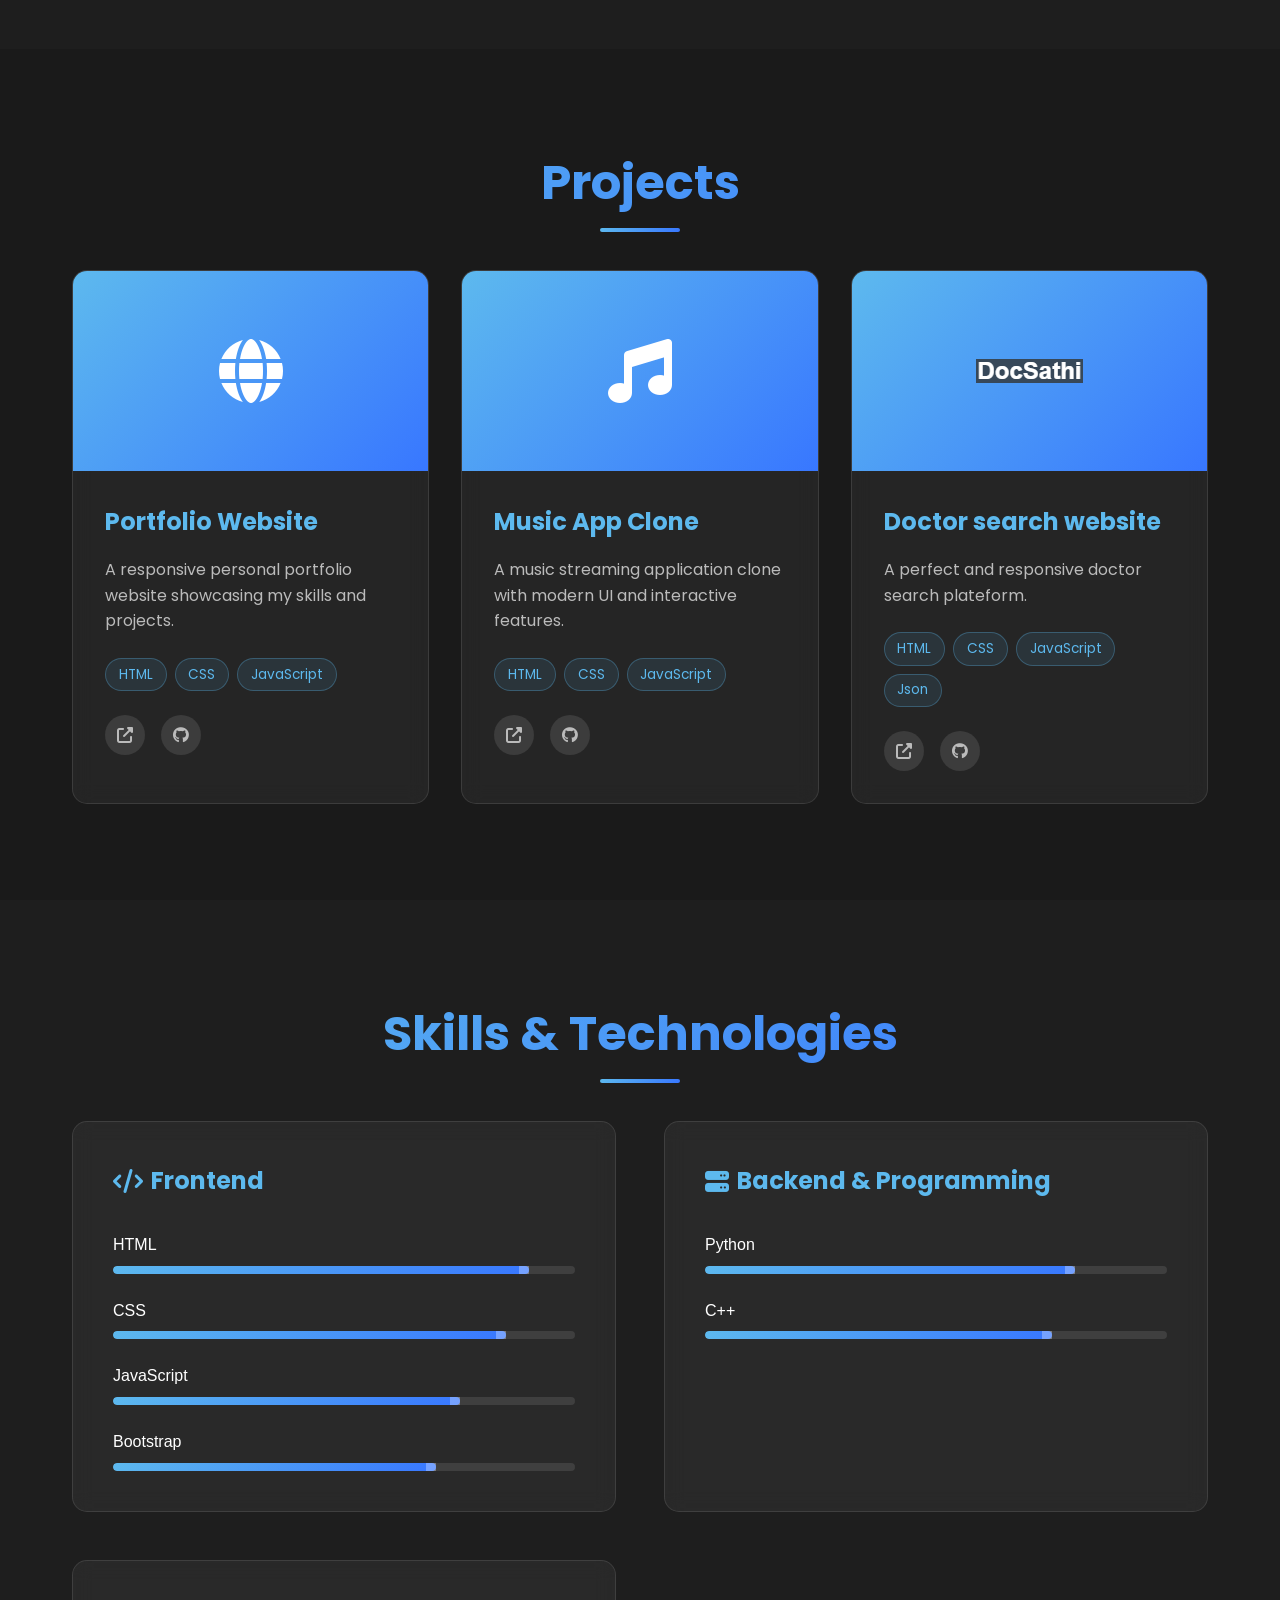
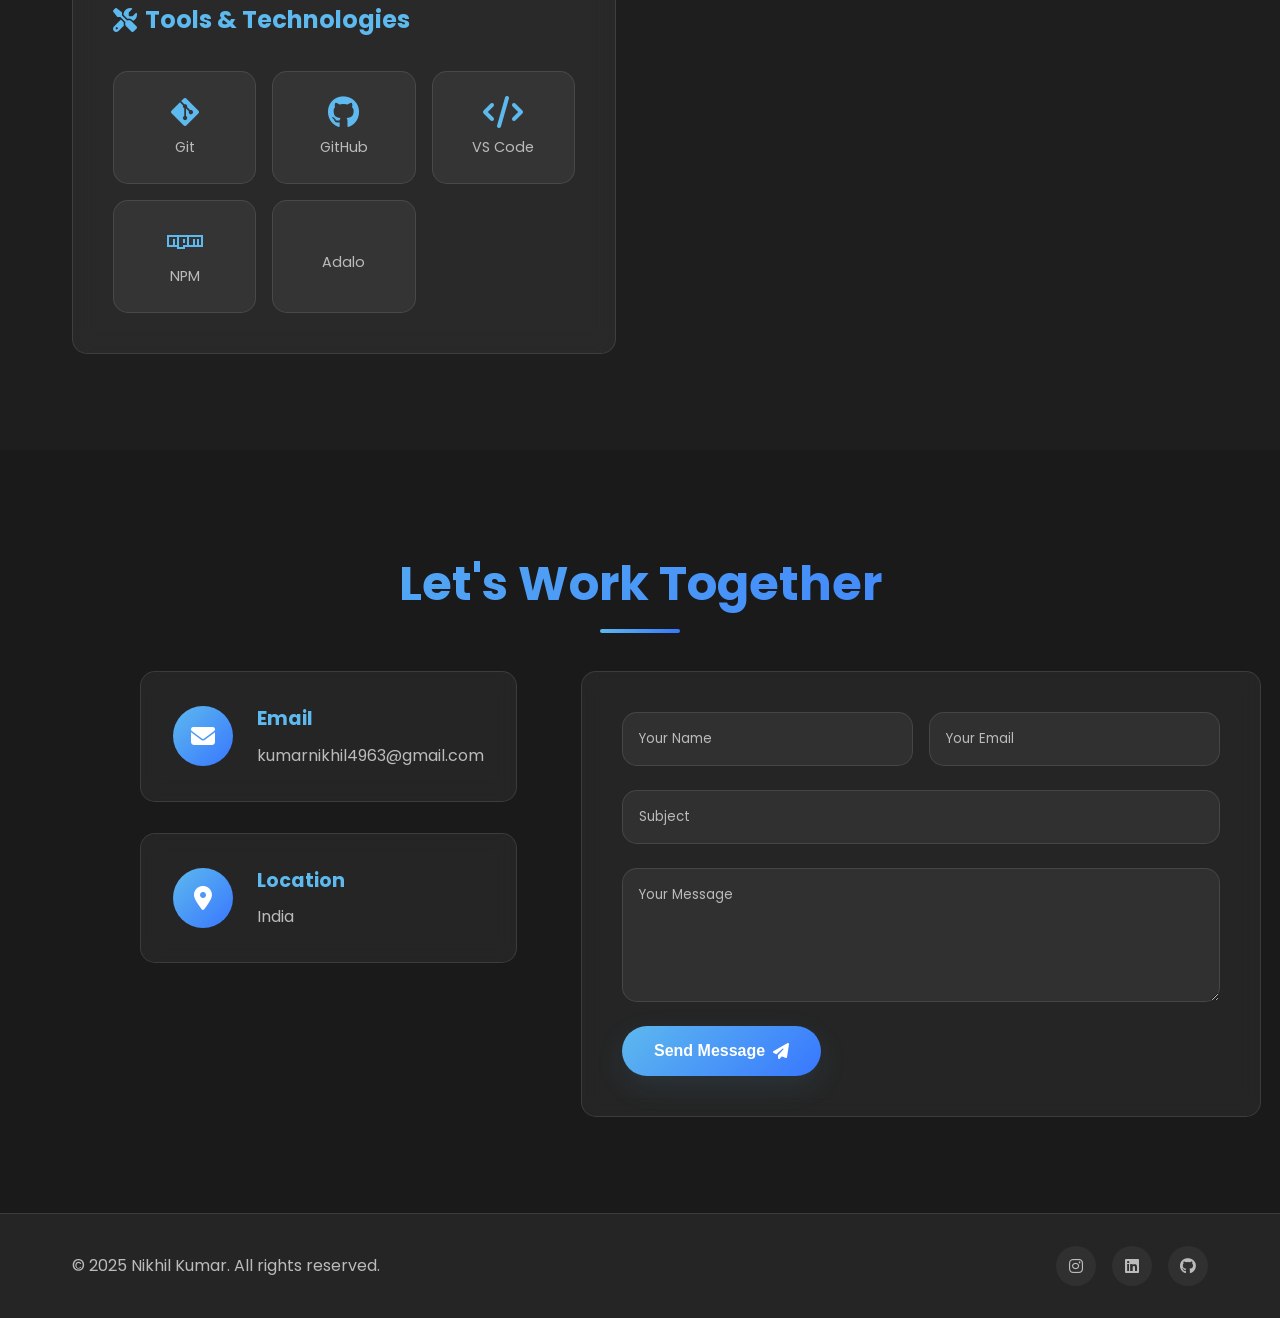
==== commit 48d0b245: "Update index.html" ====
--- a/index.html
+++ b/index.html
@@ -88,7 +88,7 @@
                     <div class="profile-image-container">
                         <div class="profile-image-wrapper">
                             <div class="profile-image">
-                                <img src="Assests/IMG_2437.JPG" alt="Nikhil Kumar" class="profile-pic">
+                                <img src="IMG_2437.JPG" alt="Nikhil Kumar" class="profile-pic">
                                 <div class="placeholder-avatar">
                                     <i class="fas fa-user"></i>
                                 </div>
@@ -259,7 +259,7 @@
                     
                     <div class="project-card">
                         <div class="project-image">
-                            <img src="Assests/Screenshot 2025-08-22 122943.png" alt="DocSathi">
+                            <img src="Screenshot 2025-08-22 122943.png" alt="DocSathi">
                         </div>
                         <div class="project-content">
                             <h3>Doctor search website</h3>
@@ -437,3 +437,4 @@
     <script src="script.js"></script>
 </body>
 </html>
+
--- a/style.css
+++ b/style.css
@@ -1,266 +1,1225 @@
+
 * {
   margin: 0;
   padding: 0;
   box-sizing: border-box;
+}
+
+:root {
+  --primary-color: #5DB9EE;
+  --secondary-color: #3877FF;
+  --accent-color: #FF6B6B;
+  --dark-bg: #1a1a1a;
+  --darker-bg: #262525;
+  --text-light: #ffffff;
+  --text-gray: #bbb;
+  --gradient-primary: linear-gradient(135deg, var(--primary-color), var(--secondary-color));
+  --gradient-secondary: linear-gradient(135deg, var(--accent-color), var(--primary-color));
+  --shadow-light: 0 10px 30px rgba(93, 185, 238, 0.1);
+  --shadow-dark: 0 10px 30px rgba(0, 0, 0, 0.3);
+  --border-radius: 15px;
+  --transition: all 0.3s cubic-bezier(0.4, 0, 0.2, 1);
+}
+
+html {
+  scroll-behavior: smooth;
+}
+
+body {
   font-family: 'Poppins', sans-serif;
-}
-
-body {
-  background: #1c1c1c;
-  scroll-behavior: smooth;
-}
-
-.portfolio-container {
-  min-height: 100vh;
+  background: var(--dark-bg);
+  color: var(--text-light);
+  line-height: 1.6;
+  overflow-x: hidden;
+}
+
+.container {
+  max-width: 1200px;
+  margin: 0 auto;
+  padding: 0 2rem;
+}
+
+
+header {
+  position: fixed;
+  top: 0;
   width: 100%;
-  display: flex;
-}
-
-.navlist {
-  display: flex;
-  gap: 3.5rem;
-  height: 15vh;
-  width: 100%;
-  justify-content: center;
-  align-items: center;
-  position: fixed;
-  background-color: #262525;
   z-index: 1000;
-  top: 0;
-}
-
-.navlist li {
-  list-style: none;
-}
-
-.navlist li a {
-  text-decoration: none;
-  text-transform: uppercase;
-  font-size: 1rem;
-  color: #fff;
-}
-
-.left-container,
-.right-container {
-  height: 100vh;
-  display: flex;
-  align-items: center;
-}
-
-.left-container {
-  background: #262525;
-  width: 70%;
-  padding-left: 3rem;
-}
-
-.right-container {
-  background: linear-gradient(-45deg, #3877FF, #262525 70%);
-  width: 30%;
-}
-
-.icons {
-  display: flex;
-  flex-direction: column;
-  justify-content: center;
-  align-items: center;
-  gap: 3rem;
-}
-
-.icons a {
-  text-decoration: none;
-}
-
-.icons .fa-brands {
-  color: #bbb;
-  font-size: 1.7rem;
-  transition: transform 0.3s;
-}
-
-.icons .fa-brands:hover {
-  transform: scale(1.2);
-  background: linear-gradient(#fff, #3877FF);
+  background: rgba(26, 26, 26, 0.95);
+  backdrop-filter: blur(10px);
+  border-bottom: 1px solid rgba(255, 255, 255, 0.1);
+}
+
+.navbar {
+  display: flex;
+  justify-content: space-between;
+  align-items: center;
+  padding: 1rem 2rem;
+  max-width: 1400px;
+  margin: 0 auto;
+}
+
+.nav-brand .logo {
+  font-size: 2rem;
+  font-weight: 700;
+  background: var(--gradient-primary);
   -webkit-background-clip: text;
   -webkit-text-fill-color: transparent;
-}
-
-.content {
-  margin-left: 4rem;
-}
-
-.content .intro {
+  background-clip: text;
+}
+
+.navlist {
+  display: flex;
+  list-style: none;
+  gap: 2rem;
+}
+
+.nav-link {
+  text-decoration: none;
+  color: var(--text-light);
+  font-weight: 500;
+  padding: 0.5rem 1rem;
+  border-radius: 25px;
+  transition: var(--transition);
+  position: relative;
+  overflow: hidden;
+}
+
+.nav-link::before {
+  content: '';
+  position: absolute;
+  top: 0;
+  left: -100%;
+  width: 100%;
+  height: 100%;
+  background: var(--gradient-primary);
+  transition: var(--transition);
+  z-index: -1;
+}
+
+.nav-link:hover::before,
+.nav-link.active::before {
+  left: 0;
+}
+
+.nav-link:hover,
+.nav-link.active {
+  color: var(--text-light);
+  transform: translateY(-2px);
+}
+
+.hamburger {
+  display: none;
+  flex-direction: column;
+  cursor: pointer;
+  gap: 4px;
+}
+
+.hamburger span {
+  width: 25px;
+  height: 3px;
+  background: var(--primary-color);
+  transition: var(--transition);
+  border-radius: 2px;
+}
+.hero-section {
+  min-height: 100vh;
+  display: flex;
+  align-items: center;
+  position: relative;
+  padding-top: 80px;
+  background: var(--dark-bg);
+}
+
+.hero-container {
+  max-width: 1200px;
+  margin: 0 auto;
+  padding: 0 2rem;
+  display: flex;
+  align-items: center;
+  gap: 3rem;
+  width: 100%;
+}
+
+.social-icons {
+  display: flex;
+  flex-direction: column;
+  gap: 1.5rem;
+}
+
+.social-link {
+  width: 50px;
+  height: 50px;
+  display: flex;
+  align-items: center;
+  justify-content: center;
+  background: rgba(255, 255, 255, 0.05);
+  border-radius: 50%;
+  color: var(--text-gray);
+  font-size: 1.2rem;
+  transition: var(--transition);
+  backdrop-filter: blur(10px);
+  border: 1px solid rgba(255, 255, 255, 0.1);
+}
+
+.social-link:hover {
+  background: var(--gradient-primary);
+  color: var(--text-light);
+  transform: translateY(-5px) scale(1.1);
+  box-shadow: var(--shadow-light);
+}
+
+.hero-content {
+  flex: 1;
+}
+
+.intro {
   font-size: 1.5rem;
-  color: #fff;
-}
-
-.content .intro span {
-  color: #5DB9EE;
-}
-
-.content h1 {
+  margin-bottom: 1rem;
+  opacity: 0;
+  animation: fadeInUp 1s ease forwards 0.2s;
+}
+
+.name {
+  color: var(--primary-color);
+  font-weight: 600;
+}
+
+.title {
   font-size: 4rem;
-  color: #5DB9EE;
-}
-
-.content .detail {
-  font-size: 1.1rem;
-  color: #fff;
-  max-width: 30rem;
-  margin: 1.1rem 0 3rem 0;
-  line-height: 1.8rem;
-}
-
-.btn-container button {
-  border: 0.1rem solid #5DB9EE;
-  font-size: 1.1rem;
-  padding: 0.8rem 1.5rem;
-  border-radius: 0.5rem;
+  font-weight: 700;
+  line-height: 1.1;
+  margin-bottom: 1.5rem;
+  overflow: hidden;
+}
+
+.title-line {
+  display: block;
+  background: var(--gradient-primary);
+  -webkit-background-clip: text;
+  -webkit-text-fill-color: transparent;
+  background-clip: text;
+  opacity: 0;
+  transform: translateY(100px);
+  animation: titleSlideUp 1s ease forwards;
+}
+
+.title-line:nth-child(2) {
+  animation-delay: 0.3s;
+}
+
+.detail {
+  font-size: 1.2rem;
+  color: var(--text-gray);
+  max-width: 500px;
+  margin-bottom: 2.5rem;
+  opacity: 0;
+  animation: fadeInUp 1s ease forwards 0.6s;
+}
+
+.btn-container {
+  display: flex;
+  gap: 1rem;
+  flex-wrap: wrap;
+  opacity: 0;
+  animation: fadeInUp 1s ease forwards 0.8s;
+}
+
+.btn {
+  padding: 1rem 2rem;
+  border: none;
+  border-radius: 50px;
+  font-weight: 600;
   cursor: pointer;
-}
-
-button:nth-child(1) {
-  background: #5DB9EE;
-  color: #262525;
-}
-
-button:nth-child(2) {
+  transition: var(--transition);
+  display: flex;
+  align-items: center;
+  gap: 0.5rem;
+  text-decoration: none;
+  font-size: 1rem;
+  position: relative;
+  overflow: hidden;
+}
+
+.btn-primary {
+  background: var(--gradient-primary);
+  color: var(--text-light);
+  box-shadow: var(--shadow-light);
+}
+
+.btn-primary:hover {
+  transform: translateY(-3px);
+  box-shadow: 0 15px 40px rgba(93, 185, 238, 0.3);
+}
+
+.btn-secondary {
   background: transparent;
-  color: #5DB9EE;
-  margin-left: 2rem;
-}
-
-button:nth-child(1):hover {
-  background: transparent;
-  color: #5DB9EE;
-}
-
-button:nth-child(2):hover {
-  background: #5DB9EE;
-  color: #262525;
-}
-
-.design .circle {
-  aspect-ratio: 1;
+  color: var(--primary-color);
+  border: 2px solid var(--primary-color);
+}
+
+.btn-secondary:hover {
+  background: var(--primary-color);
+  color: var(--text-light);
+  transform: translateY(-3px);
+}
+
+.scroll-indicator {
   position: absolute;
+  bottom: 2rem;
+  left: 50%;
+  transform: translateX(-50%);
+  display: flex;
+  flex-direction: column;
+  align-items: center;
+  gap: 0.5rem;
+  color: var(--text-gray);
+  font-size: 0.9rem;
+}
+
+.scroll-arrow {
+  animation: bounce 2s infinite;
+}
+
+
+.profile-section {
+  background: rgba(255, 255, 255, 0.02);
+  padding: 6rem 0;
+}
+
+.profile-showcase {
+  display: grid;
+  grid-template-columns: 1fr 1fr;
+  gap: 4rem;
+  align-items: center;
+  margin-top: 3rem;
+}
+
+.profile-image-container {
+  position: relative;
+  display: flex;
+  align-items: center;
+  justify-content: center;
+}
+
+.profile-image-wrapper {
+  position: relative;
+  width: 350px;
+  height: 350px;
   border-radius: 50%;
-  top: 50%;
-  left: 70%;
-  transform: translate(-50%, -50%);
-}
-
-.circle:nth-last-child(2) {
-  background: linear-gradient(90deg, transparent 50%, #262525 50%);
-  width: 30rem;
-}
-
-.circle:nth-last-child(1) {
-  background-image: url(nikhil.jpg);
-  width: 25rem;
-  background-size: 100%;
-  background-repeat: no-repeat;
-  border: 0.5rem solid white;
-  box-shadow:
-    0 0 1rem #fff,
-    inset 0 0 1rem #fff,
-    0 0 2rem #3877FF,
-    inset 0 0 2rem #3877FF,
-    0 0 4rem #3877FF,
-    inset 0 0 4rem #3877FF;
+  background: var(--gradient-primary);
+  padding: 0.5rem;
+  box-shadow: 
+    0 0 2rem rgba(93, 185, 238, 0.4),
+    inset 0 0 2rem rgba(93, 185, 238, 0.2);
+}
+
+.profile-image {
+  width: 100%;
+  height: 100%;
+  border-radius: 50%;
+  overflow: hidden;
+  position: relative;
+  background: var(--dark-bg);
+  display: flex;
+  align-items: center;
+  justify-content: center;
+}
+
+.profile-pic {
+  width: 100%;
+  height: 100%;
+  object-fit: cover;
+  border-radius: 50%;
+  display: none; /* Hide by default until loaded */
+}
+
+.profile-pic[src]:not([src=""]) {
+  display: block;
+}
+
+.placeholder-avatar {
+  position: absolute;
+  width: 100%;
+  height: 100%;
+  display: flex;
+  align-items: center;
+  justify-content: center;
+  font-size: 6rem;
+  color: var(--primary-color);
+  background: rgba(255, 255, 255, 0.05);
+  border-radius: 50%;
+}
+
+.profile-pic[src]:not([src=""]) + .placeholder-avatar {
+  display: none;
+}
+
+.floating-elements {
+  position: absolute;
+  width: 120%;
+  height: 120%;
+  top: -10%;
+  left: -10%;
+  pointer-events: none;
+}
+
+.float-element {
+  position: absolute;
+  font-size: 1.5rem;
+  background: rgba(255, 255, 255, 0.1);
+  width: 60px;
+  height: 60px;
+  border-radius: 50%;
+  display: flex;
+  align-items: center;
+  justify-content: center;
+  backdrop-filter: blur(10px);
+  border: 1px solid rgba(255, 255, 255, 0.2);
+  animation: floatAround 8s ease-in-out infinite;
+  animation-delay: var(--delay);
+  box-shadow: 0 10px 30px rgba(0, 0, 0, 0.2);
+}
+
+.float-element:nth-child(1) {
+  top: 10%;
+  right: 10%;
+  background: rgba(93, 185, 238, 0.2);
+}
+
+.float-element:nth-child(2) {
+  bottom: 20%;
+  left: 15%;
+  background: rgba(255, 107, 107, 0.2);
+}
+
+.float-element:nth-child(3) {
+  top: 45%;
+  right: 45%;
+  background: rgba(56, 119, 255, 0.2);
+}
+
+.float-element:nth-child(4) {
+  bottom: 45%;
+  right: 20%;
+  background: rgba(255, 193, 7, 0.2);
+}
+
+.profile-info {
+  display: flex;
+  flex-direction: column;
+  gap: 2rem;
+}
+
+.profile-card {
+  background: rgba(255, 255, 255, 0.05);
+  padding: 2.5rem;
+  border-radius: var(--border-radius);
+  backdrop-filter: blur(10px);
+  border: 1px solid rgba(255, 255, 255, 0.1);
+  transition: var(--transition);
+}
+
+.profile-card:hover {
+  transform: translateY(-10px);
+  box-shadow: var(--shadow-light);
+}
+
+.profile-card h3 {
+  font-size: 1.8rem;
+  color: var(--primary-color);
+  margin-bottom: 2rem;
+  text-align: center;
+}
+
+.info-grid {
+  display: grid;
+  gap: 1.5rem;
+}
+
+.info-item {
+  display: flex;
+  align-items: center;
+  gap: 1rem;
+  padding: 1rem;
+  background: rgba(255, 255, 255, 0.03);
+  border-radius: 10px;
+  border: 1px solid rgba(255, 255, 255, 0.05);
+  transition: var(--transition);
+}
+
+.info-item:hover {
+  background: rgba(93, 185, 238, 0.1);
+  transform: translateX(10px);
+}
+
+.info-item i {
+  font-size: 1.5rem;
+  color: var(--primary-color);
+  width: 30px;
+  text-align: center;
+}
+
+.info-item div {
+  display: flex;
+  flex-direction: column;
+  gap: 0.2rem;
+}
+
+.info-label {
+  font-size: 0.85rem;
+  color: var(--text-gray);
+  text-transform: uppercase;
+  letter-spacing: 0.5px;
+}
+
+.info-value {
+  font-size: 1rem;
+  color: var(--text-light);
+  font-weight: 500;
 }
 
 
 .section {
-  padding: 6rem 3rem 4rem;
+  padding: 6rem 0;
+  position: relative;
+}
+
+.section:nth-child(even) {
+  background: rgba(255, 255, 255, 0.02);
+}
+
+.section-title {
+  font-size: 3rem;
+  font-weight: 700;
   text-align: center;
-  background: #1c1c1c;
-  color: white;
-}
-
-.section h2 {
+  margin-bottom: 3rem;
+  background: var(--gradient-primary);
+  -webkit-background-clip: text;
+  -webkit-text-fill-color: transparent;
+  background-clip: text;
+  position: relative;
+}
+
+.section-title::after {
+  content: '';
+  position: absolute;
+  bottom: -10px;
+  left: 50%;
+  transform: translateX(-50%);
+  width: 80px;
+  height: 4px;
+  background: var(--gradient-primary);
+  border-radius: 2px;
+}
+
+
+.about-content {
+  max-width: 800px;
+  margin: 0 auto;
+  text-align: center;
+}
+
+.about-text p {
+  font-size: 1.2rem;
+  color: var(--text-gray);
+  margin-bottom: 2rem;
+  line-height: 1.8;
+}
+
+.stats {
+  display: grid;
+  grid-template-columns: repeat(auto-fit, minmax(150px, 1fr));
+  gap: 2rem;
+  margin-top: 3rem;
+}
+
+.stat-item {
+  text-align: center;
+  padding: 2rem;
+  background: rgba(255, 255, 255, 0.05);
+  border-radius: var(--border-radius);
+  backdrop-filter: blur(10px);
+  border: 1px solid rgba(255, 255, 255, 0.1);
+  transition: var(--transition);
+}
+
+.stat-item:hover {
+  transform: translateY(-10px);
+  box-shadow: var(--shadow-light);
+}
+
+.stat-number {
+  display: block;
   font-size: 2.5rem;
+  font-weight: 700;
+  color: var(--primary-color);
+  margin-bottom: 0.5rem;
+}
+
+.stat-label {
+  font-size: 1rem;
+  color: var(--text-gray);
+}
+
+.work-content {
+  display: grid;
+  grid-template-columns: repeat(auto-fit, minmax(300px, 1fr));
+  gap: 2rem;
+  margin-top: 3rem;
+}
+
+.work-card {
+  background: rgba(255, 255, 255, 0.05);
+  padding: 2.5rem;
+  border-radius: var(--border-radius);
+  text-align: center;
+  backdrop-filter: blur(10px);
+  border: 1px solid rgba(255, 255, 255, 0.1);
+  transition: var(--transition);
+}
+
+.work-card:hover {
+  transform: translateY(-10px);
+  box-shadow: var(--shadow-light);
+}
+
+.work-icon {
+  width: 80px;
+  height: 80px;
+  margin: 0 auto 1.5rem;
+  background: var(--gradient-primary);
+  border-radius: 50%;
+  display: flex;
+  align-items: center;
+  justify-content: center;
+  font-size: 2rem;
+}
+
+.work-card h3 {
+  font-size: 1.5rem;
   margin-bottom: 1rem;
-  color: #5DB9EE;
-}
-
-.section p,
-.project-list li,
-.skill-list li {
+  color: var(--primary-color);
+}
+
+.work-card p {
+  color: var(--text-gray);
+  line-height: 1.6;
+}
+
+.projects-grid {
+  display: grid;
+  grid-template-columns: repeat(auto-fit, minmax(350px, 1fr));
+  gap: 2rem;
+  margin-top: 3rem;
+}
+
+.project-card {
+  background: rgba(255, 255, 255, 0.05);
+  border-radius: var(--border-radius);
+  overflow: hidden;
+  backdrop-filter: blur(10px);
+  border: 1px solid rgba(255, 255, 255, 0.1);
+  transition: var(--transition);
+  position: relative;
+}
+
+.project-card:hover {
+  transform: translateY(-10px);
+  box-shadow: var(--shadow-light);
+}
+
+.project-image {
+  height: 200px;
+  background: var(--gradient-primary);
+  display: flex;
+  align-items: center;
+  justify-content: center;
+  font-size: 4rem;
+  color: var(--text-light);
+  position: relative;
+  overflow: hidden;
+}
+
+.project-image::before {
+  content: '';
+  position: absolute;
+  top: 0;
+  left: 0;
+  width: 100%;
+  height: 100%;
+  background: rgba(0, 0, 0, 0.3);
+  opacity: 0;
+  transition: var(--transition);
+}
+
+.project-card:hover .project-image::before {
+  opacity: 1;
+}
+
+.project-content {
+  padding: 2rem;
+}
+
+.project-content h3 {
+  font-size: 1.5rem;
+  margin-bottom: 1rem;
+  color: var(--primary-color);
+}
+
+.project-content p {
+  color: var(--text-gray);
+  margin-bottom: 1.5rem;
+  line-height: 1.6;
+}
+
+.project-tech {
+  display: flex;
+  flex-wrap: wrap;
+  gap: 0.5rem;
+  margin-bottom: 1.5rem;
+}
+
+.tech-tag {
+  padding: 0.3rem 0.8rem;
+  background: rgba(93, 185, 238, 0.1);
+  color: var(--primary-color);
+  border-radius: 20px;
+  font-size: 0.85rem;
+  border: 1px solid rgba(93, 185, 238, 0.3);
+}
+
+.project-links {
+  display: flex;
+  gap: 1rem;
+}
+
+.project-link {
+  width: 40px;
+  height: 40px;
+  background: rgba(255, 255, 255, 0.1);
+  border-radius: 50%;
+  display: flex;
+  align-items: center;
+  justify-content: center;
+  color: var(--text-gray);
+  transition: var(--transition);
+  text-decoration: none;
+}
+
+.project-link:hover {
+  background: var(--primary-color);
+  color: var(--text-light);
+  transform: scale(1.1);
+}
+
+
+.skills-content {
+  display: grid;
+  grid-template-columns: repeat(auto-fit, minmax(400px, 1fr));
+  gap: 3rem;
+  margin-top: 3rem;
+}
+
+.skill-category {
+  background: rgba(255, 255, 255, 0.05);
+  padding: 2.5rem;
+  border-radius: var(--border-radius);
+  backdrop-filter: blur(10px);
+  border: 1px solid rgba(255, 255, 255, 0.1);
+}
+
+.skill-category h3 {
+  font-size: 1.5rem;
+  margin-bottom: 2rem;
+  color: var(--primary-color);
+  display: flex;
+  align-items: center;
+  gap: 0.5rem;
+}
+
+.skill-items {
+  display: flex;
+  flex-direction: column;
+  gap: 1.5rem;
+}
+
+.skill-item {
+  display: flex;
+  flex-direction: column;
+  gap: 0.5rem;
+}
+
+.skill-name {
+  font-weight: 500;
+  color: var(--text-light);
+}
+
+.skill-bar {
+  height: 8px;
+  background: rgba(255, 255, 255, 0.1);
+  border-radius: 4px;
+  overflow: hidden;
+  position: relative;
+}
+
+.skill-progress {
+  height: 100%;
+  background: var(--gradient-primary);
+  border-radius: 4px;
+  width: 0%;
+  transition: width 2s ease;
+  position: relative;
+}
+
+.skill-progress::after {
+  content: '';
+  position: absolute;
+  top: 0;
+  right: 0;
+  width: 10px;
+  height: 100%;
+  background: rgba(255, 255, 255, 0.3);
+  animation: shimmer 2s infinite;
+}
+
+.tools-grid {
+  display: grid;
+  grid-template-columns: repeat(auto-fit, minmax(120px, 1fr));
+  gap: 1rem;
+}
+
+.tool-item {
+  background: rgba(255, 255, 255, 0.05);
+  padding: 1.5rem;
+  border-radius: var(--border-radius);
+  text-align: center;
+  transition: var(--transition);
+  border: 1px solid rgba(255, 255, 255, 0.1);
+}
+
+.tool-item:hover {
+  background: rgba(93, 185, 238, 0.1);
+  transform: translateY(-5px);
+}
+
+.tool-item i {
+  font-size: 2rem;
+  color: var(--primary-color);
+  margin-bottom: 0.5rem;
+}
+
+.tool-item span {
+  display: block;
+  font-size: 0.9rem;
+  color: var(--text-gray);
+}
+
+.contact-content {
+  display: grid;
+  grid-template-columns: 1fr 1fr;
+  gap: 4rem;
+  margin-top: 3rem;
+  max-width: 1000px;
+  margin-left: auto;
+  margin-right: auto;
+}
+
+.contact-info {
+  display: flex;
+  flex-direction: column;
+  gap: 2rem;
+}
+
+.contact-item {
+  display: flex;
+  align-items: center;
+  gap: 1.5rem;
+  padding: 2rem;
+  background: rgba(255, 255, 255, 0.05);
+  border-radius: var(--border-radius);
+  backdrop-filter: blur(10px);
+  border: 1px solid rgba(255, 255, 255, 0.1);
+  transition: var(--transition);
+}
+
+.contact-item:hover {
+  transform: translateX(10px);
+  box-shadow: var(--shadow-light);
+}
+
+.contact-icon {
+  width: 60px;
+  height: 60px;
+  background: var(--gradient-primary);
+  border-radius: 50%;
+  display: flex;
+  align-items: center;
+  justify-content: center;
+  font-size: 1.5rem;
+  flex-shrink: 0;
+}
+
+.contact-details h4 {
+  color: var(--primary-color);
+  margin-bottom: 0.5rem;
   font-size: 1.2rem;
-  line-height: 1.8;
-  margin: 0.5rem 0;
-}
-
-.project-list,
-.skill-list {
-  list-style: none;
-  padding: 0;
-}
-
-
-#skills {
-  background-color: #f5f5f5;
-  color: #262525;
-}
-
+}
+
+.contact-details p {
+  color: var(--text-gray);
+}
+
+.contact-form {
+  background: rgba(255, 255, 255, 0.05);
+  padding: 2.5rem;
+  border-radius: var(--border-radius);
+  backdrop-filter: blur(10px);
+  border: 1px solid rgba(255, 255, 255, 0.1);
+}
+
+.form-group {
+  margin-bottom: 1.5rem;
+  display: flex;
+  gap: 1rem;
+}
+
+.form-group input,
+.form-group textarea {
+  flex: 1;
+  padding: 1rem;
+  background: rgba(255, 255, 255, 0.05);
+  border: 1px solid rgba(255, 255, 255, 0.1);
+  border-radius: var(--border-radius);
+  color: var(--text-light);
+  font-family: inherit;
+  transition: var(--transition);
+}
+
+.form-group input:focus,
+.form-group textarea:focus {
+  outline: none;
+  border-color: var(--primary-color);
+  box-shadow: 0 0 0 3px rgba(93, 185, 238, 0.1);
+}
+
+.form-group input::placeholder,
+.form-group textarea::placeholder {
+  color: var(--text-gray);
+}
 
 footer {
-  background-color: #262525;
-  color: white;
-  text-align: center;
-  padding: 1rem;
-}
-
-footer a {
-  color: #5DB9EE;
-  margin: 0 10px;
+  background: var(--darker-bg);
+  padding: 2rem 0;
+  border-top: 1px solid rgba(255, 255, 255, 0.1);
+}
+
+.footer-content {
+  display: flex;
+  justify-content: space-between;
+  align-items: center;
+}
+
+.footer-text p {
+  color: var(--text-gray);
+}
+
+.footer-links {
+  display: flex;
+  gap: 1rem;
+}
+
+.footer-links a {
+  width: 40px;
+  height: 40px;
+  background: rgba(255, 255, 255, 0.05);
+  border-radius: 50%;
+  display: flex;
+  align-items: center;
+  justify-content: center;
+  color: var(--text-gray);
+  transition: var(--transition);
   text-decoration: none;
 }
 
-footer a:hover {
-  text-decoration: underline;
-}
-.navlist li a.active {
-  border-bottom: 2px solid #5DB9EE;
-  color: #5DB9EE;
+.footer-links a:hover {
+  background: var(--primary-color);
+  color: var(--text-light);
+  transform: translateY(-3px);
+}
+
+@keyframes fadeInUp {
+  from {
+    opacity: 0;
+    transform: translateY(30px);
+  }
+  to {
+    opacity: 1;
+    transform: translateY(0);
+  }
+}
+
+@keyframes titleSlideUp {
+  from {
+    opacity: 0;
+    transform: translateY(100px);
+  }
+  to {
+    opacity: 1;
+    transform: translateY(0);
+  }
+}
+
+@keyframes floatAround {
+  0%, 100% {
+    transform: translateY(0px) rotate(0deg);
+  }
+  33% {
+    transform: translateY(-15px) rotate(120deg);
+  }
+  66% {
+    transform: translateY(10px) rotate(240deg);
+  }
+}
+
+@keyframes bounce {
+  0%, 20%, 50%, 80%, 100% {
+    transform: translateY(0);
+  }
+  40% {
+    transform: translateY(-10px);
+  }
+  60% {
+    transform: translateY(-5px);
+  }
+}
+
+@keyframes shimmer {
+  0% {
+    opacity: 0.3;
+  }
+  50% {
+    opacity: 1;
+  }
+  100% {
+    opacity: 0.3;
+  }
+}
+
+
+@media (max-width: 1024px) {
+  .container {
+    padding: 0 1.5rem;
+  }
+  
+  .navbar {
+    padding: 1rem 1.5rem;
+  }
+  
+  .hero-container {
+    flex-direction: column;
+    text-align: center;
+    gap: 2rem;
+    padding: 100px 2rem 50px;
+  }
+  
+  .social-icons {
+    flex-direction: row;
+    justify-content: center;
+  }
+  
+  .profile-showcase {
+    grid-template-columns: 1fr;
+    gap: 2rem;
+    text-align: center;
+  }
+  
+  .profile-image-wrapper {
+    width: 280px;
+    height: 280px;
+    margin: 0 auto;
+  }
+  
+  .title {
+    font-size: 3rem;
+  }
+  
+  .contact-content {
+    grid-template-columns: 1fr;
+    gap: 2rem;
+  }
+  
+  .skills-content {
+    grid-template-columns: 1fr;
+  }
 }
 
 @media (max-width: 768px) {
-  .portfolio-container {
+  .hamburger {
+    display: flex;
+  }
+  
+  .navlist {
+    position: fixed;
+    top: 100%;
+    left: 0;
+    width: 100%;
+    background: rgba(26, 26, 26, 0.98);
+    backdrop-filter: blur(20px);
     flex-direction: column;
-  }
-
-  .navlist {
+    padding: 2rem;
+    gap: 1rem;
+    transition: var(--transition);
+    border-top: 1px solid rgba(255, 255, 255, 0.1);
+  }
+  
+  .navlist.active {
+    top: 80px;
+  }
+  
+  .hamburger.active span:nth-child(1) {
+    transform: rotate(45deg) translate(5px, 5px);
+  }
+  
+  .hamburger.active span:nth-child(2) {
+    opacity: 0;
+  }
+  
+  .hamburger.active span:nth-child(3) {
+    transform: rotate(-45deg) translate(7px, -6px);
+  }
+  
+  .title {
+    font-size: 2.5rem;
+  }
+  
+  .section {
+    padding: 4rem 0;
+  }
+  
+  .section-title {
+    font-size: 2.5rem;
+  }
+  
+  .projects-grid,
+  .work-content {
+    grid-template-columns: 1fr;
+  }
+  
+  .stats {
+    grid-template-columns: repeat(auto-fit, minmax(120px, 1fr));
+  }
+  
+  .btn-container {
     flex-direction: column;
-    height: auto;
+    align-items: center;
+  }
+  
+  .btn {
+    width: 100%;
+    max-width: 300px;
+    justify-content: center;
+  }
+  
+  .footer-content {
+    flex-direction: column;
+    gap: 1rem;
+    text-align: center;
+  }
+}
+
+@media (max-width: 480px) {
+  .container {
+    padding: 0 1rem;
+  }
+  
+  .navbar {
     padding: 1rem;
   }
-
-  .left-container, .right-container {
-    flex: 1 1 100%;
-    text-align: center;
-    padding: 1rem;
-  }
-
-  .content h1 {
-    font-size: 2.5rem;
-  }
-
-  .circle:nth-last-child(1),
-  .circle:nth-last-child(2) {
-    width: 15rem;
-  }
-}
-
-@media (max-width: 480px) {
-  .navlist li a {
+  
+  .title {
+    font-size: 2.2rem;
+  }
+  
+  .profile-image-wrapper {
+    width: 220px;
+    height: 220px;
+  }
+  
+  .placeholder-avatar {
+    font-size: 4rem;
+  }
+  
+  .float-element {
+    font-size: 1.2rem;
+    width: 45px;
+    height: 45px;
+  }
+  
+  .section-title {
+    font-size: 2rem;
+  }
+  
+  .work-card,
+  .skill-category,
+  .contact-form,
+  .profile-card {
+    padding: 1.5rem;
+  }
+  
+  .form-group {
+    flex-direction: column;
+    gap: 1rem;
+  }
+  
+  .skills-content {
+    grid-template-columns: 1fr;
+    gap: 2rem;
+  }
+  
+  .projects-grid {
+    grid-template-columns: 1fr;
+    gap: 1.5rem;
+  }
+  
+  .tools-grid {
+    grid-template-columns: repeat(2, 1fr);
+  }
+  
+  .intro {
+    font-size: 1.2rem;
+  }
+  
+  .detail {
+    font-size: 1rem;
+  }
+  
+  .btn {
+    padding: 0.8rem 1.5rem;
     font-size: 0.9rem;
   }
-
-  .content h1 {
-    font-size: 2rem;
-  }
-
-  .btn-container button {
-    font-size: 0.9rem;
-    padding: 0.6rem 1.2rem;
-  }
-}
+}
+
+.section {
+  opacity: 0;
+  transform: translateY(50px);
+  transition: all 0.8s ease;
+}
+
+.section.visible {
+  opacity: 1;
+  transform: translateY(0);
+}
+
+.skill-progress.animate {
+  animation: fillBar 2s ease forwards;
+}
+
+@keyframes fillBar {
+  from {
+    width: 0%;
+  }
+  to {
+    width: var(--width);
+  }
+}
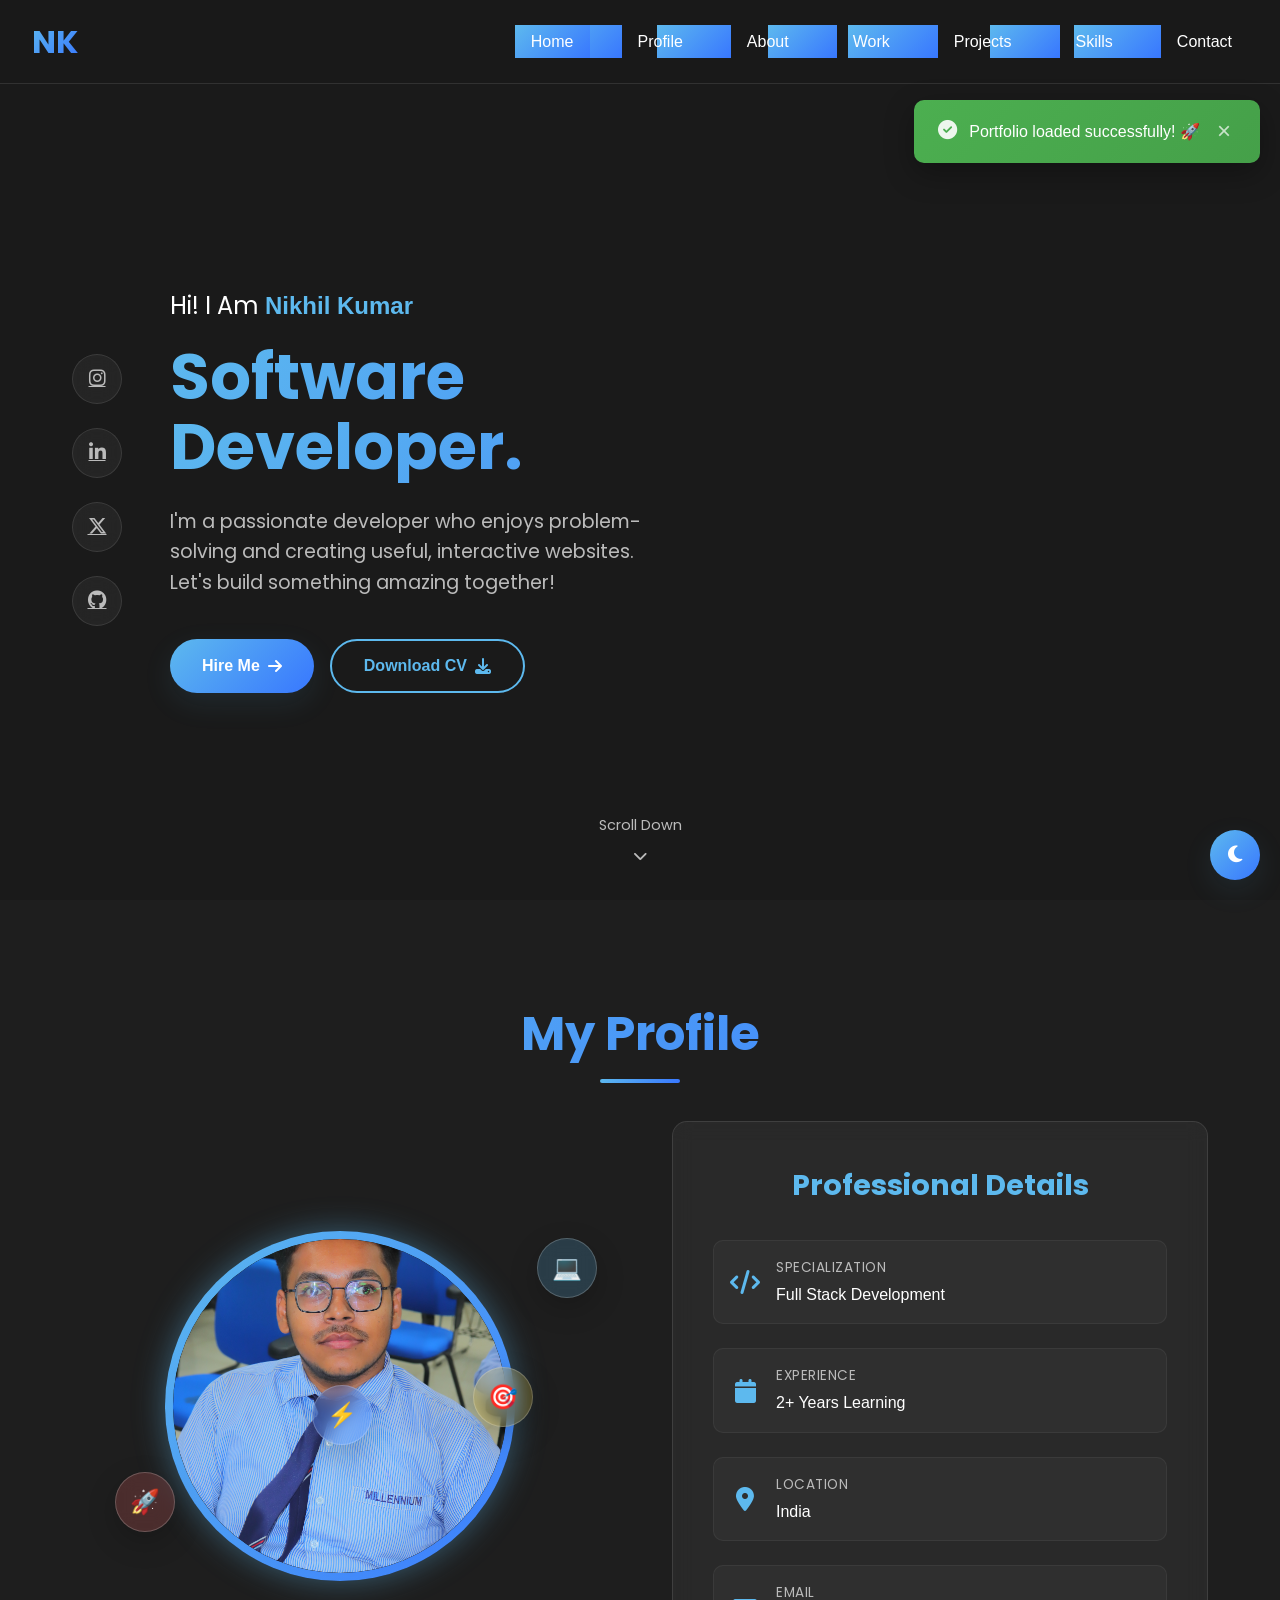
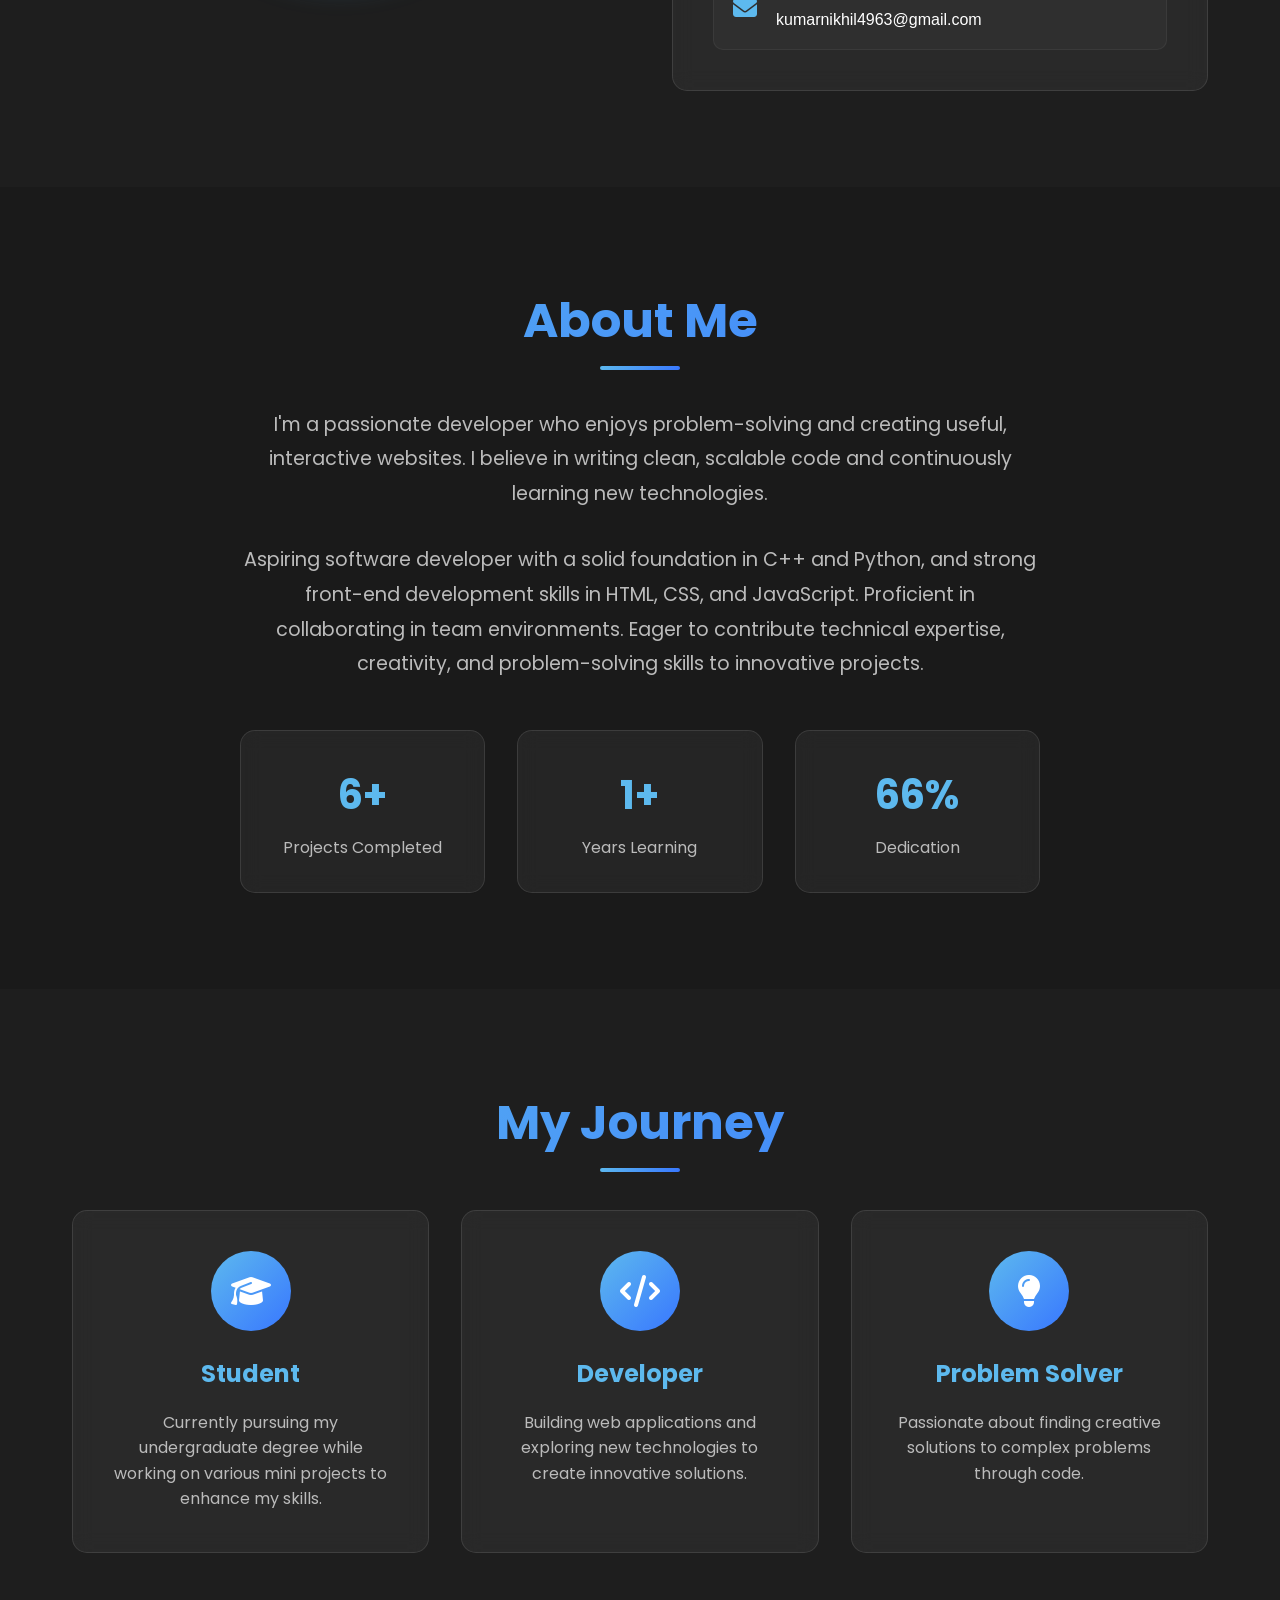
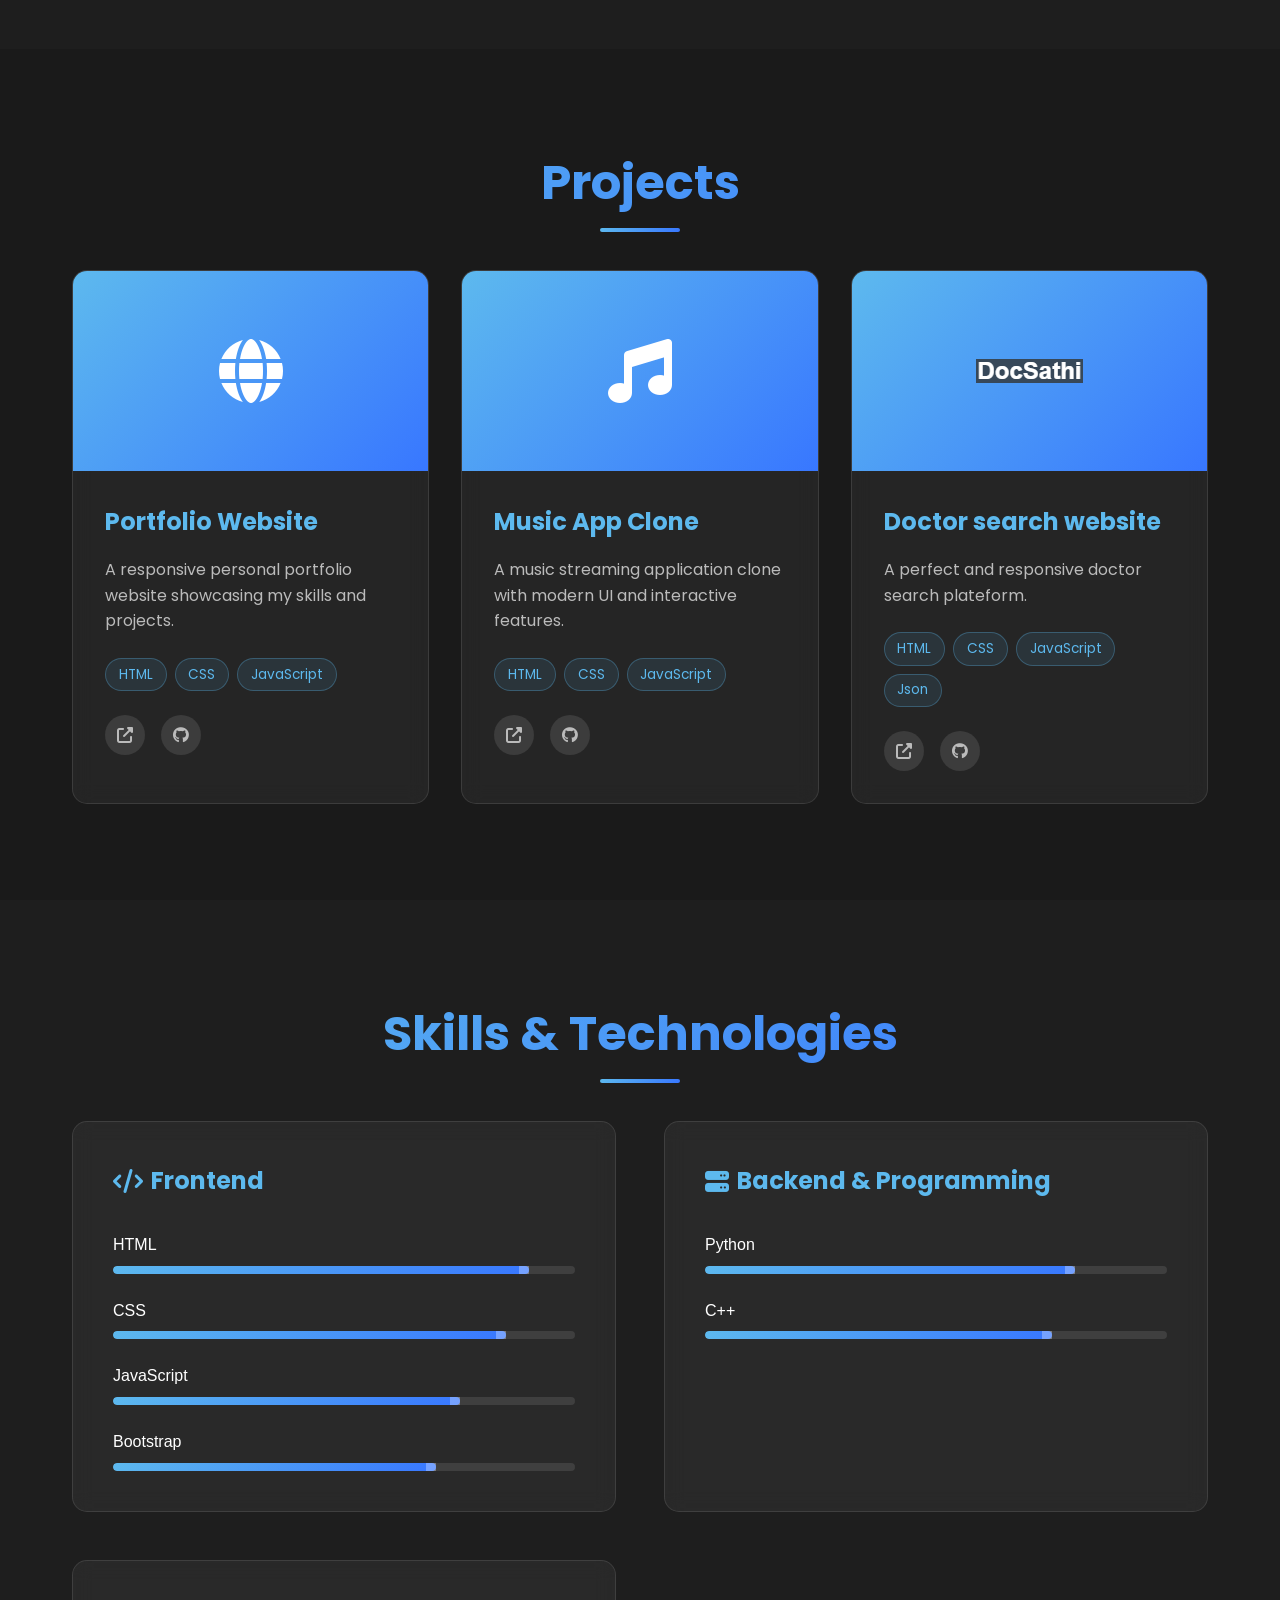
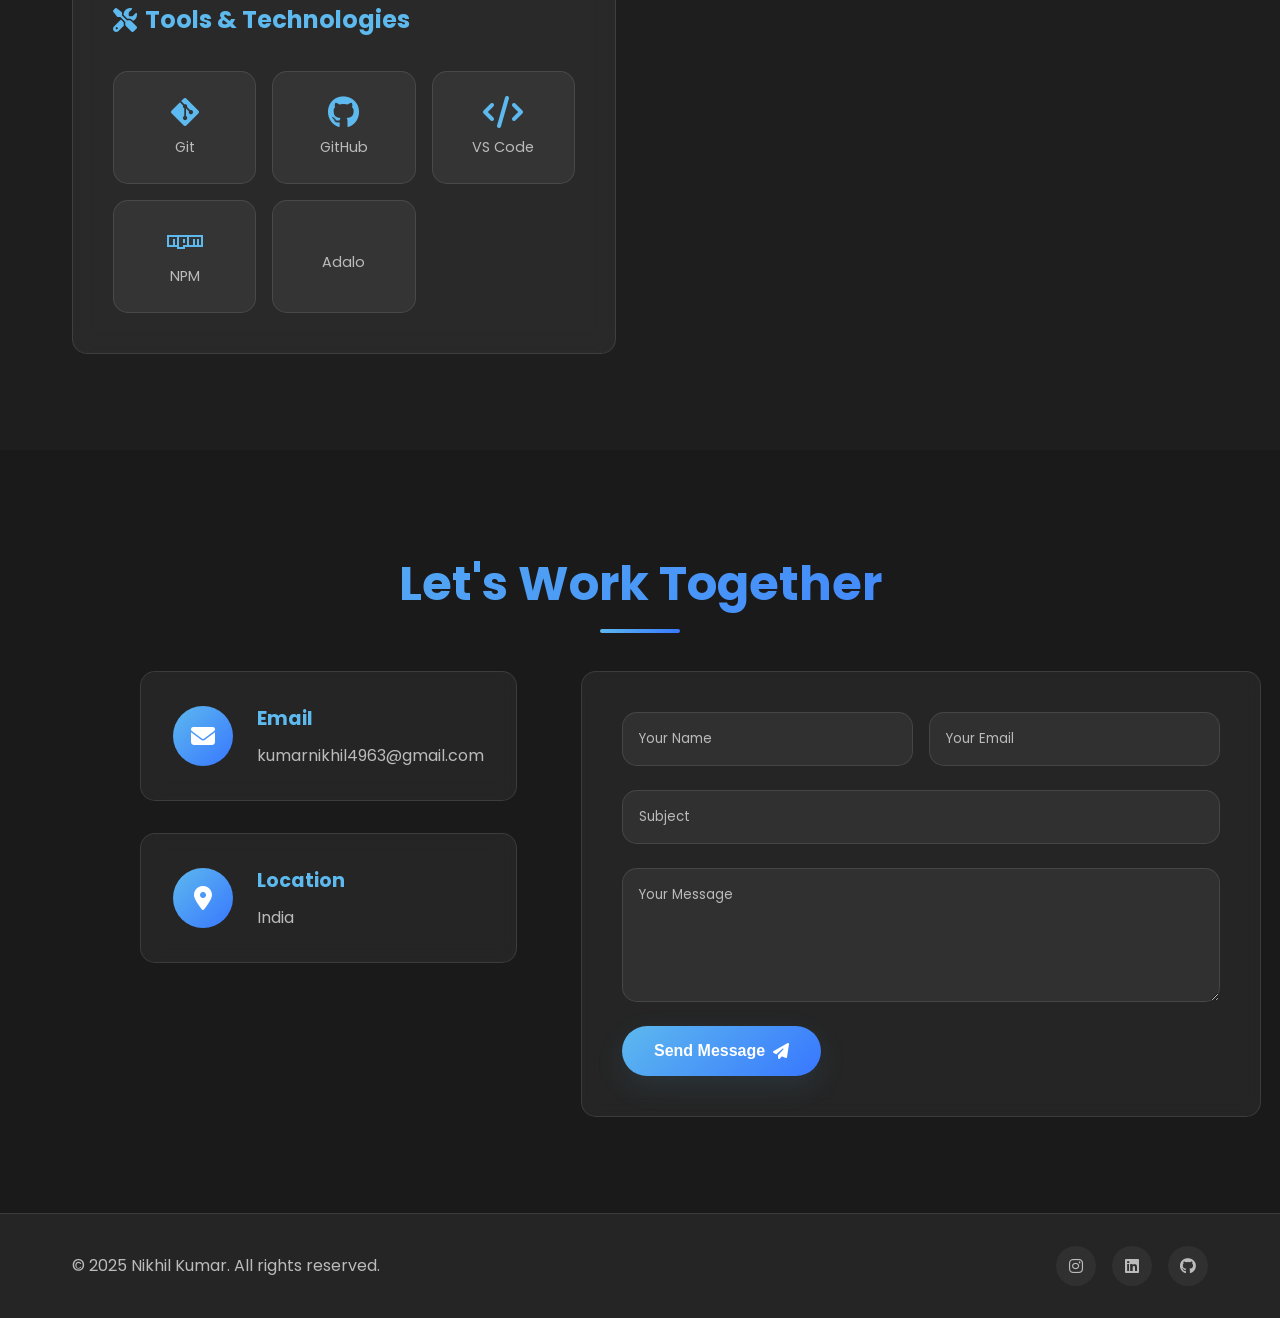
==== commit 7a5c6363: "Update index.html" ====
--- a/index.html
+++ b/index.html
@@ -438,3 +438,4 @@
 </body>
 </html>
 
+
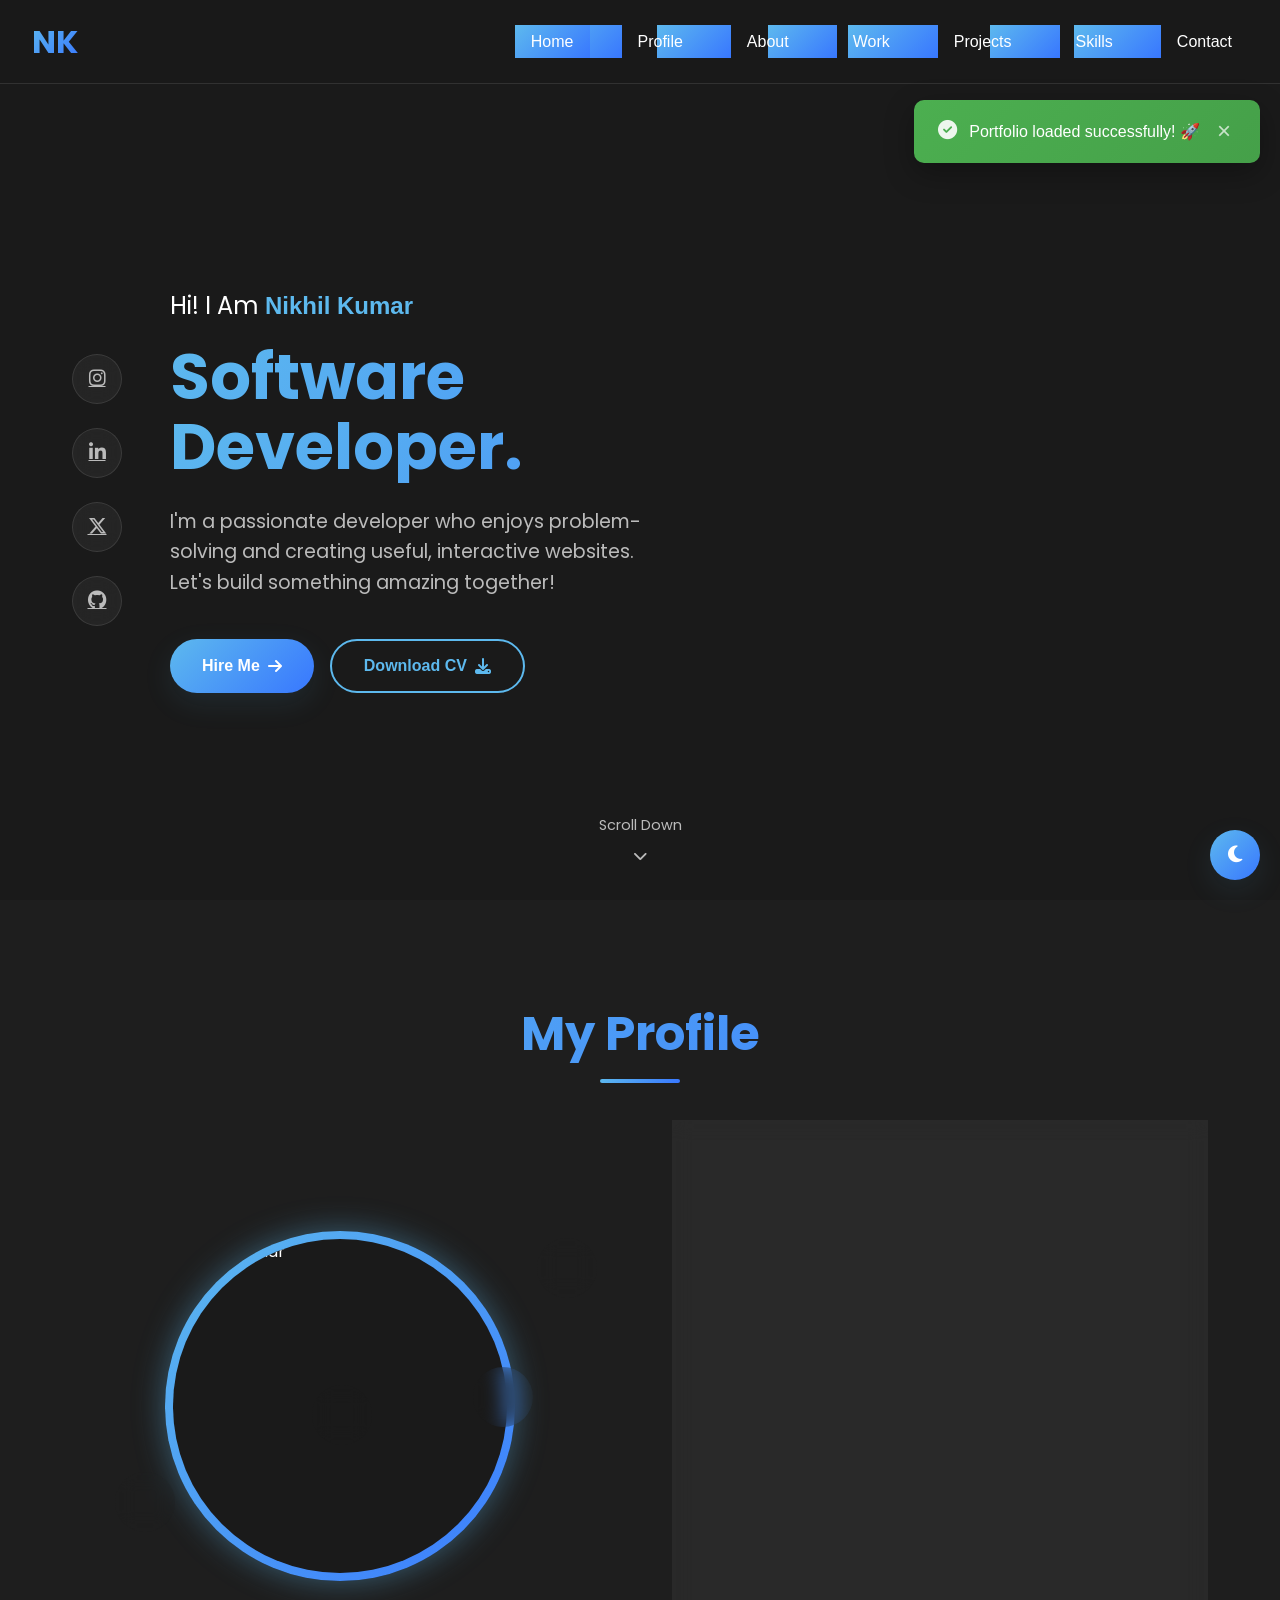
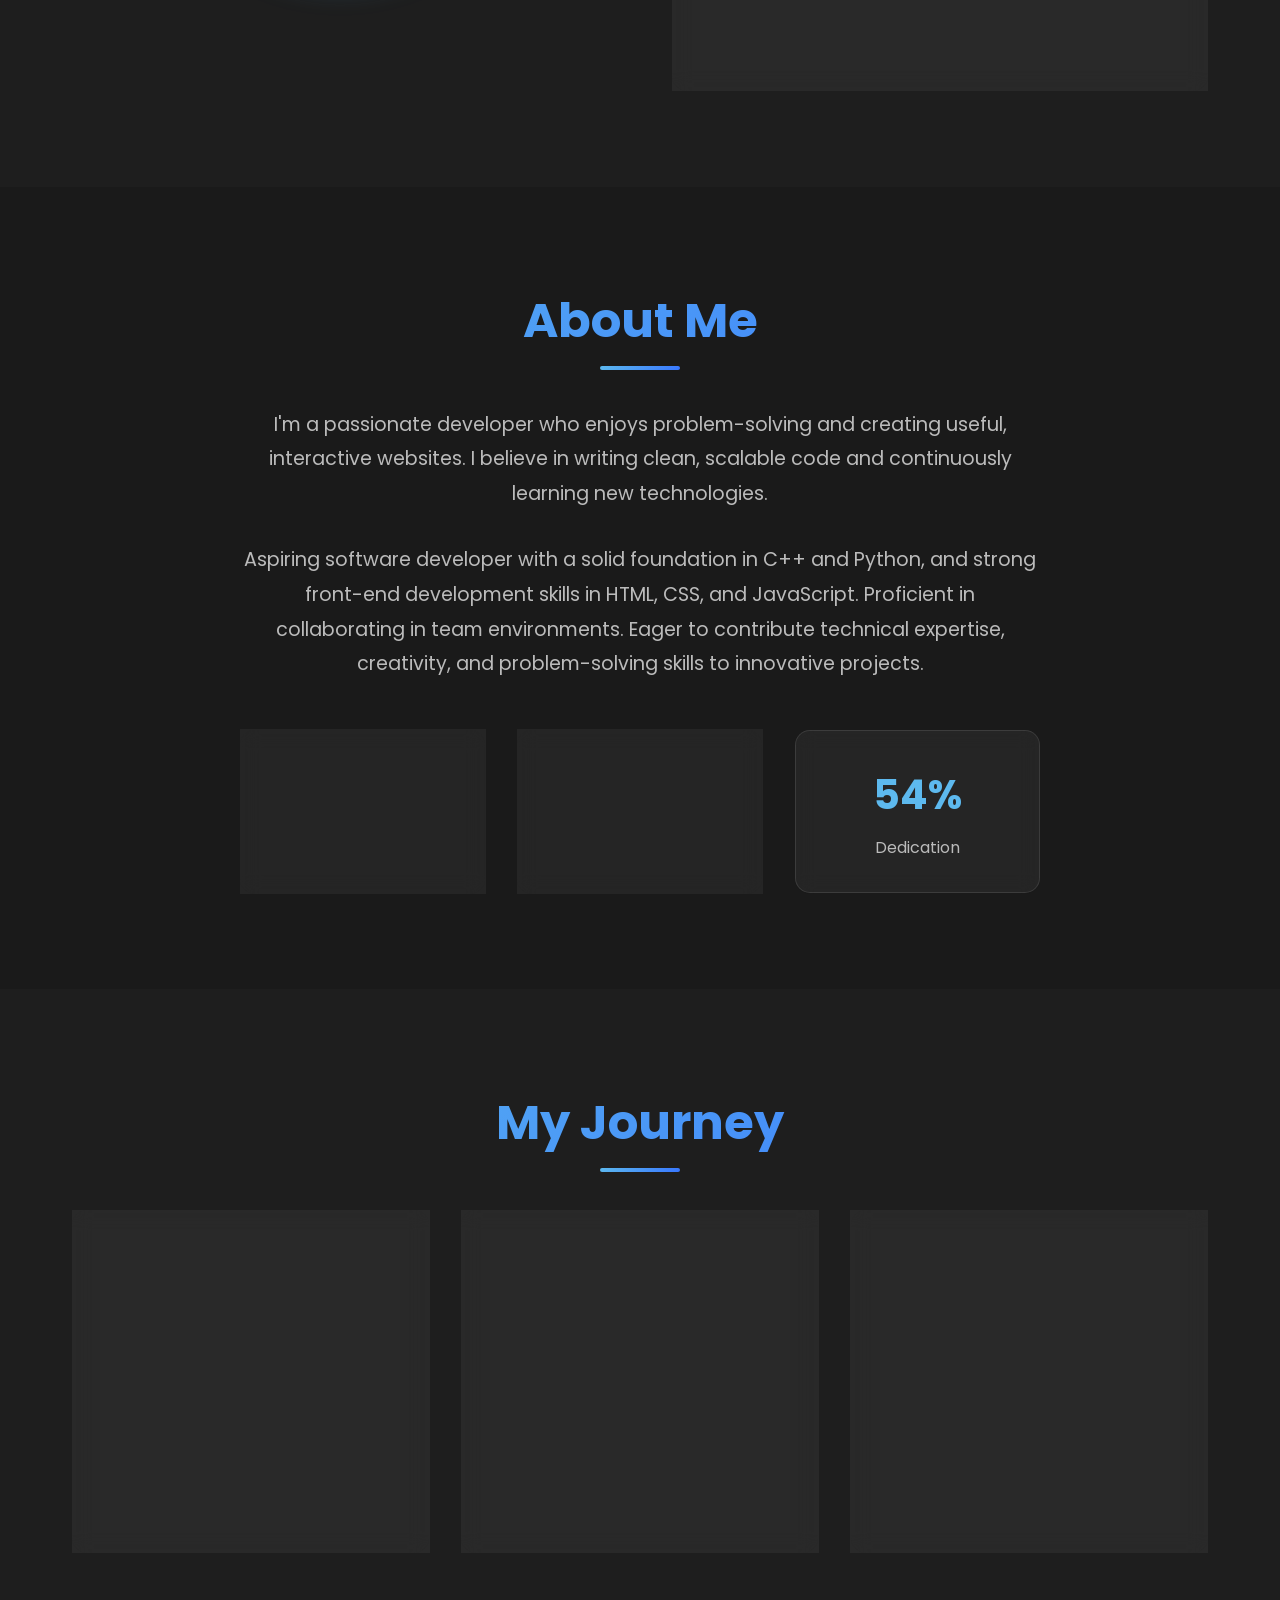
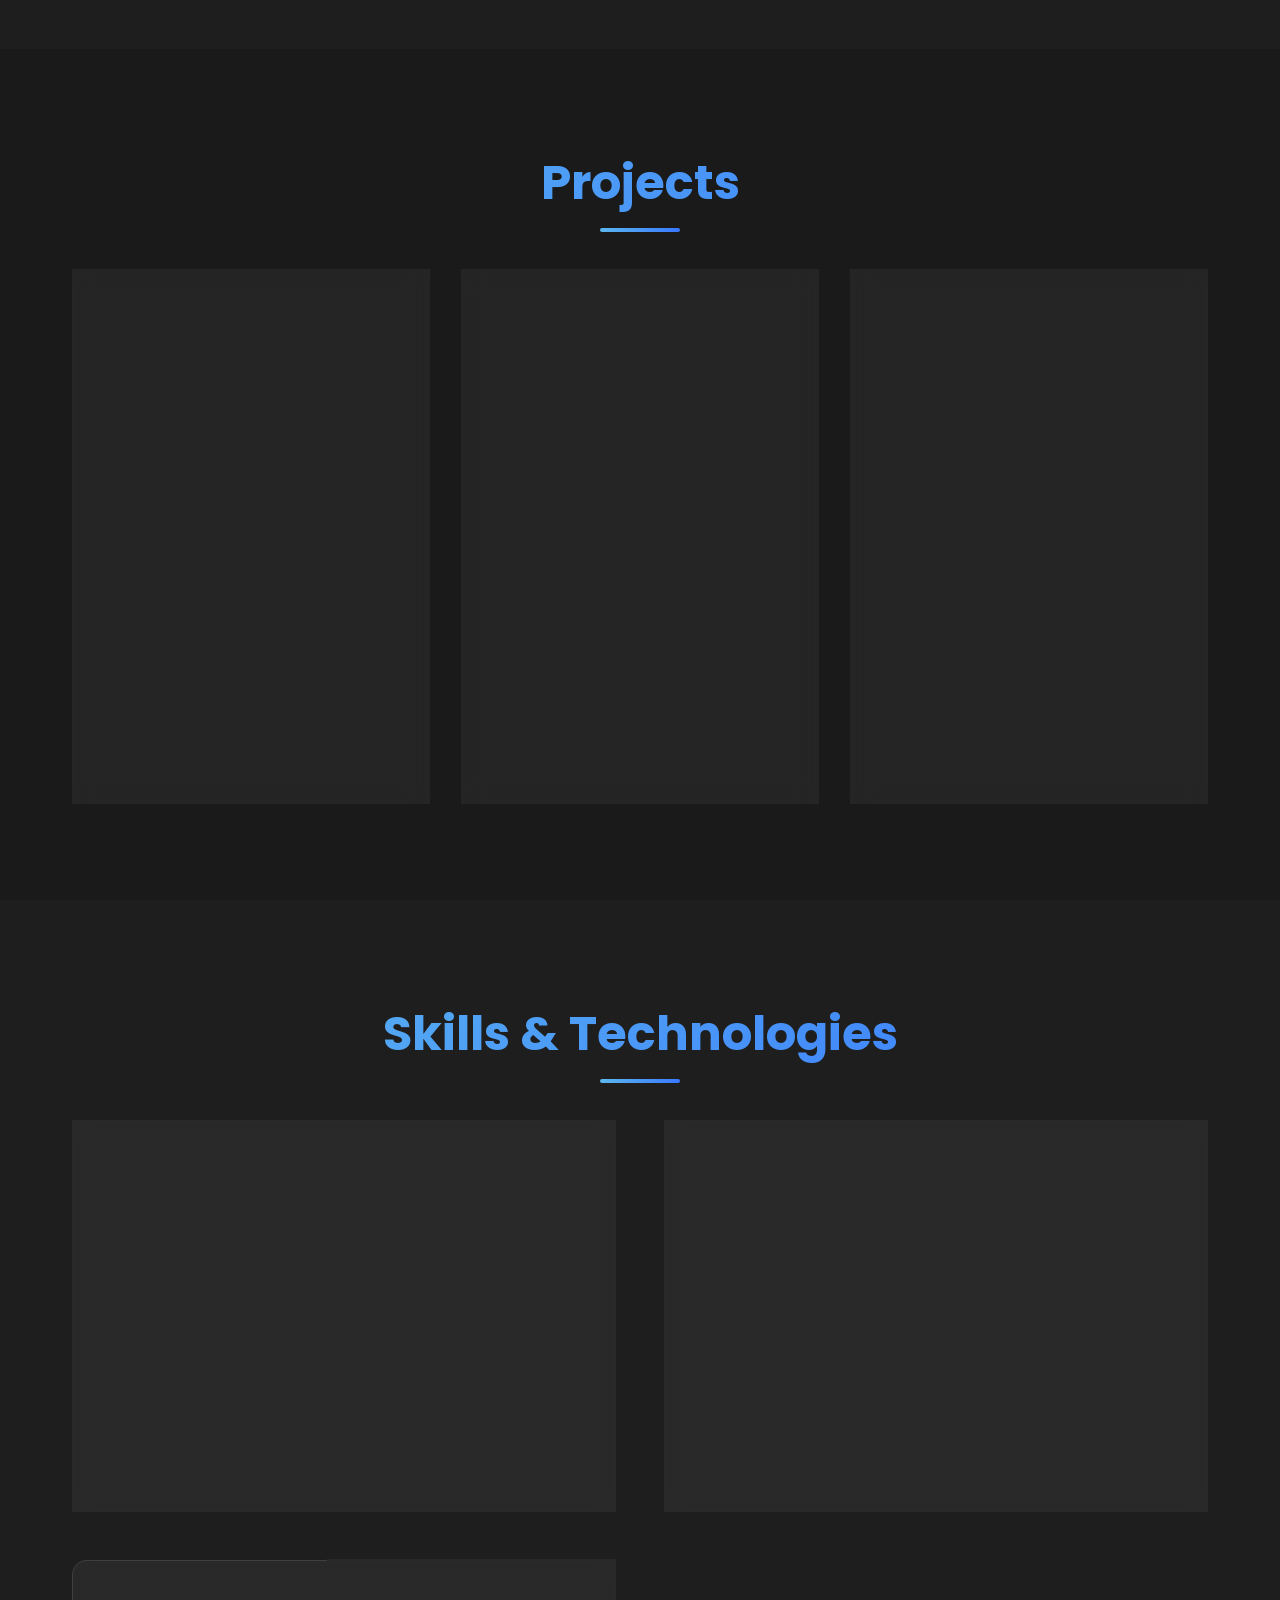
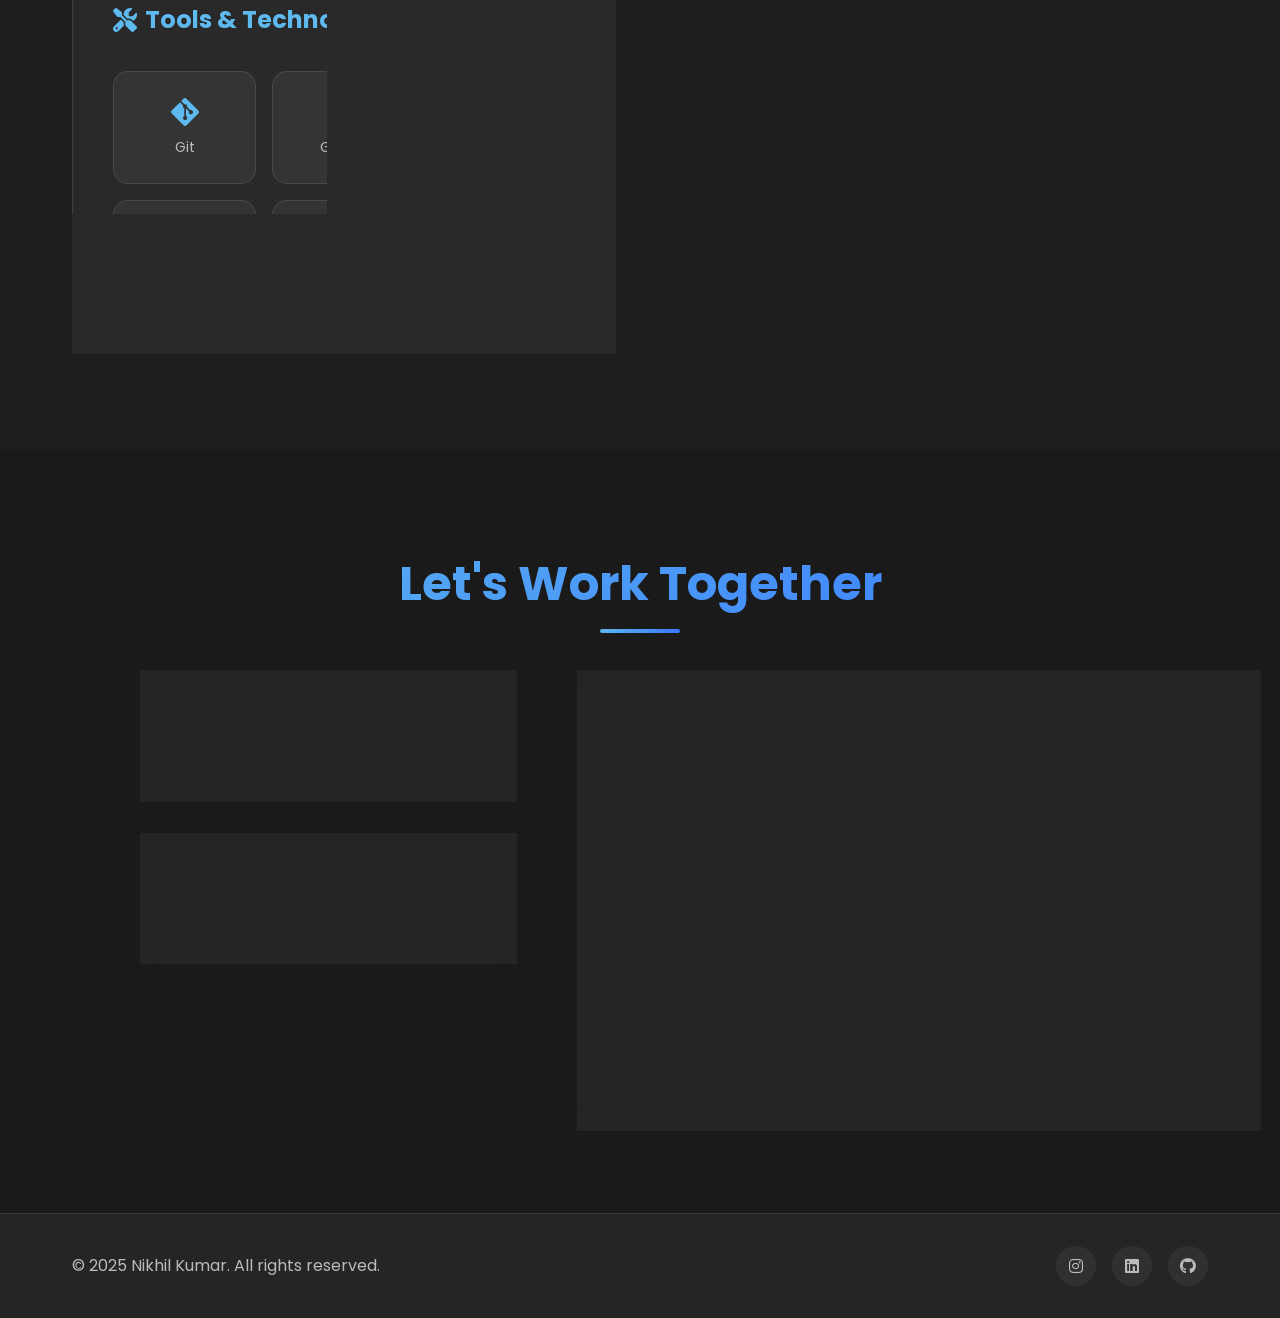
==== commit 4065ca57: "Add files via upload" ====
--- a/index.html
+++ b/index.html
@@ -88,7 +88,7 @@
                     <div class="profile-image-container">
                         <div class="profile-image-wrapper">
                             <div class="profile-image">
-                                <img src="IMG_2437.JPG" alt="Nikhil Kumar" class="profile-pic">
+                                <img src="Assests/IMG_2437.JPG" alt="Nikhil Kumar" class="profile-pic">
                                 <div class="placeholder-avatar">
                                     <i class="fas fa-user"></i>
                                 </div>
@@ -259,7 +259,7 @@
                     
                     <div class="project-card">
                         <div class="project-image">
-                            <img src="Screenshot 2025-08-22 122943.png" alt="DocSathi">
+                            <img src="Assests/Screenshot 2025-08-22 122943.png" alt="DocSathi">
                         </div>
                         <div class="project-content">
                             <h3>Doctor search website</h3>
@@ -436,6 +436,4 @@
 
     <script src="script.js"></script>
 </body>
-</html>
-
-
+</html>
--- a/style.css
+++ b/style.css
@@ -1,3 +1,4 @@
+/* Enhanced Portfolio CSS with Dedicated Profile Section */
 
 * {
   margin: 0;
@@ -39,7 +40,7 @@
   padding: 0 2rem;
 }
 
-
+/* Header & Navigation */
 header {
   position: fixed;
   top: 0;
@@ -122,6 +123,8 @@
   transition: var(--transition);
   border-radius: 2px;
 }
+
+/* Hero Section - Simplified without profile image */
 .hero-section {
   min-height: 100vh;
   display: flex;
@@ -281,7 +284,7 @@
   animation: bounce 2s infinite;
 }
 
-
+/* Profile Section - New Dedicated Section */
 .profile-section {
   background: rgba(255, 255, 255, 0.02);
   padding: 6rem 0;
@@ -479,7 +482,7 @@
   font-weight: 500;
 }
 
-
+/* General Sections */
 .section {
   padding: 6rem 0;
   position: relative;
@@ -513,7 +516,7 @@
   border-radius: 2px;
 }
 
-
+/* About Section */
 .about-content {
   max-width: 800px;
   margin: 0 auto;
@@ -562,6 +565,7 @@
   color: var(--text-gray);
 }
 
+/* Work Section */
 .work-content {
   display: grid;
   grid-template-columns: repeat(auto-fit, minmax(300px, 1fr));
@@ -607,6 +611,7 @@
   line-height: 1.6;
 }
 
+/* Projects Section */
 .projects-grid {
   display: grid;
   grid-template-columns: repeat(auto-fit, minmax(350px, 1fr));
@@ -713,7 +718,7 @@
   transform: scale(1.1);
 }
 
-
+/* Skills Section */
 .skills-content {
   display: grid;
   grid-template-columns: repeat(auto-fit, minmax(400px, 1fr));
@@ -815,6 +820,7 @@
   color: var(--text-gray);
 }
 
+/* Contact Section */
 .contact-content {
   display: grid;
   grid-template-columns: 1fr 1fr;
@@ -908,6 +914,7 @@
   color: var(--text-gray);
 }
 
+/* Footer */
 footer {
   background: var(--darker-bg);
   padding: 2rem 0;
@@ -948,6 +955,7 @@
   transform: translateY(-3px);
 }
 
+/* Animations */
 @keyframes fadeInUp {
   from {
     opacity: 0;
@@ -1006,7 +1014,7 @@
   }
 }
 
-
+/* Responsive Design */
 @media (max-width: 1024px) {
   .container {
     padding: 0 1.5rem;
@@ -1200,6 +1208,7 @@
   }
 }
 
+/* Scroll animations */
 .section {
   opacity: 0;
   transform: translateY(50px);
@@ -1211,6 +1220,7 @@
   transform: translateY(0);
 }
 
+/* Loading animation for skill bars */
 .skill-progress.animate {
   animation: fillBar 2s ease forwards;
 }
@@ -1222,4 +1232,4 @@
   to {
     width: var(--width);
   }
-}
+}
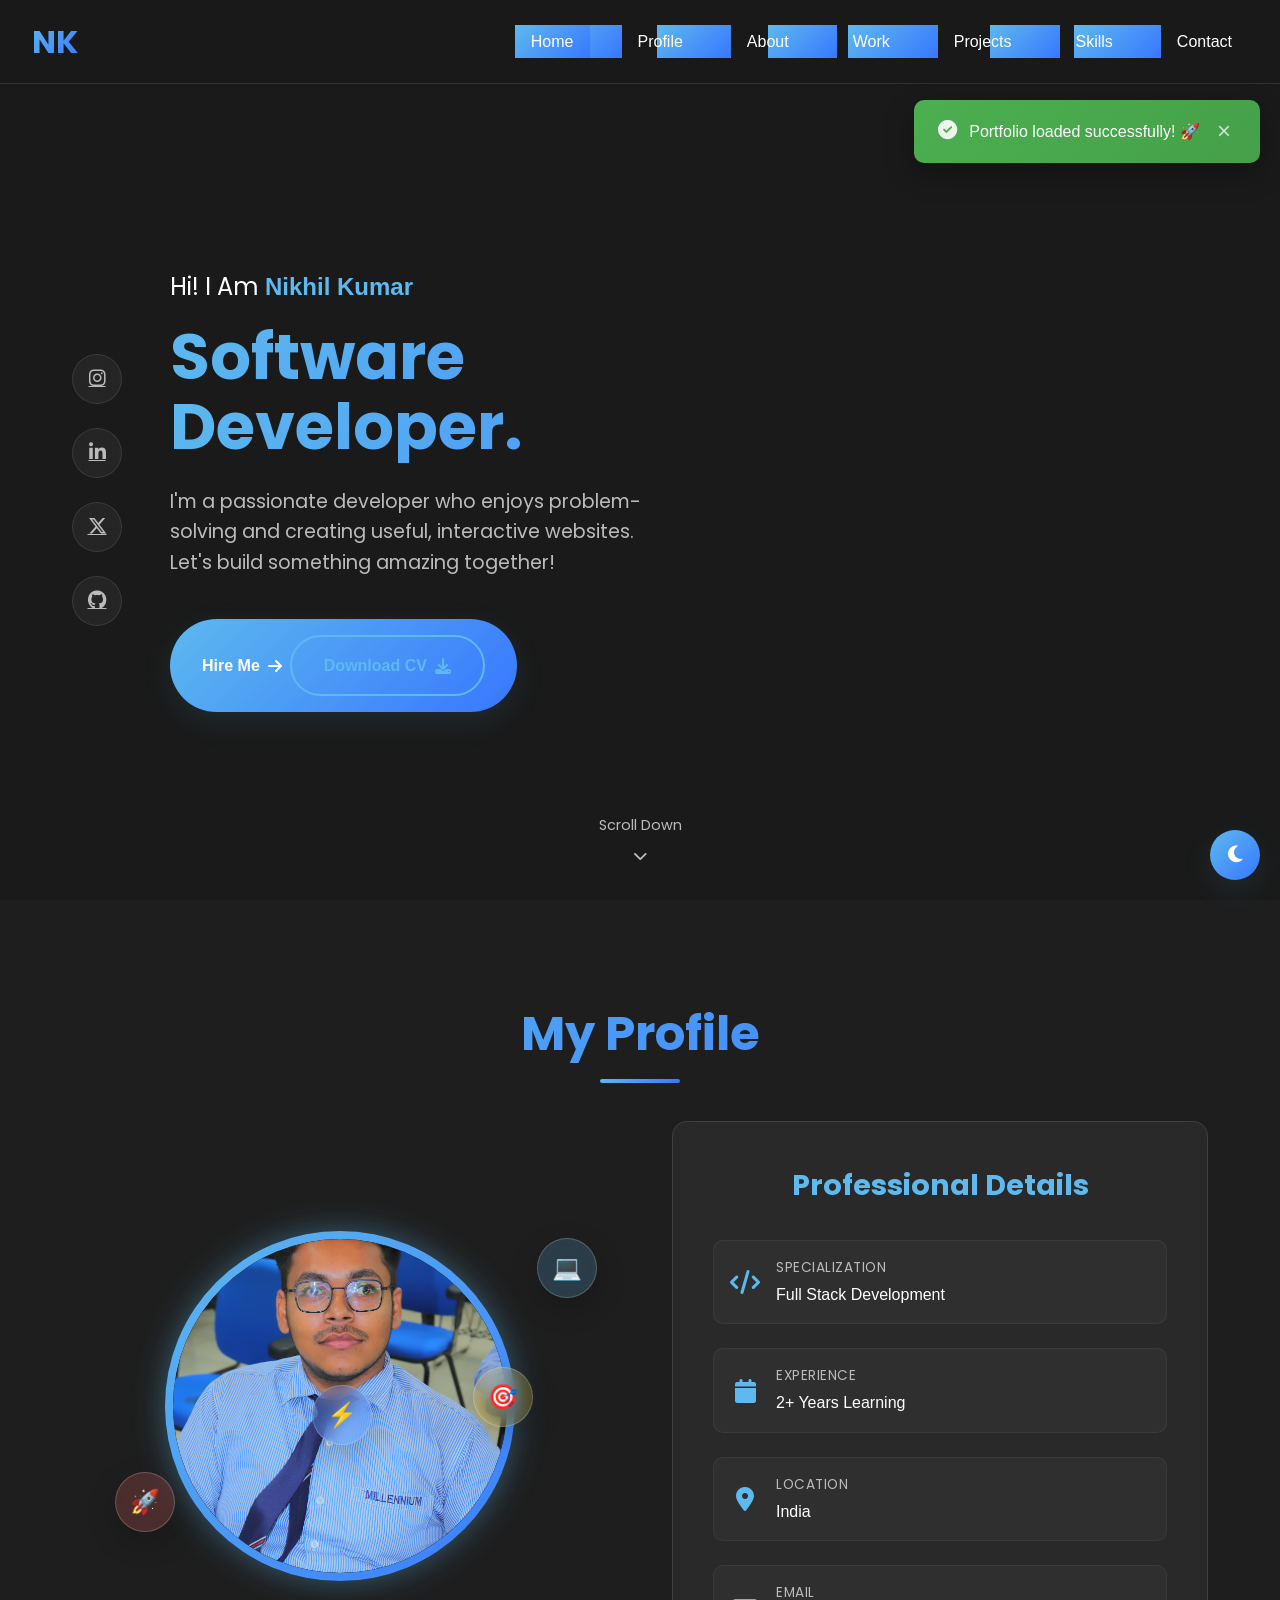
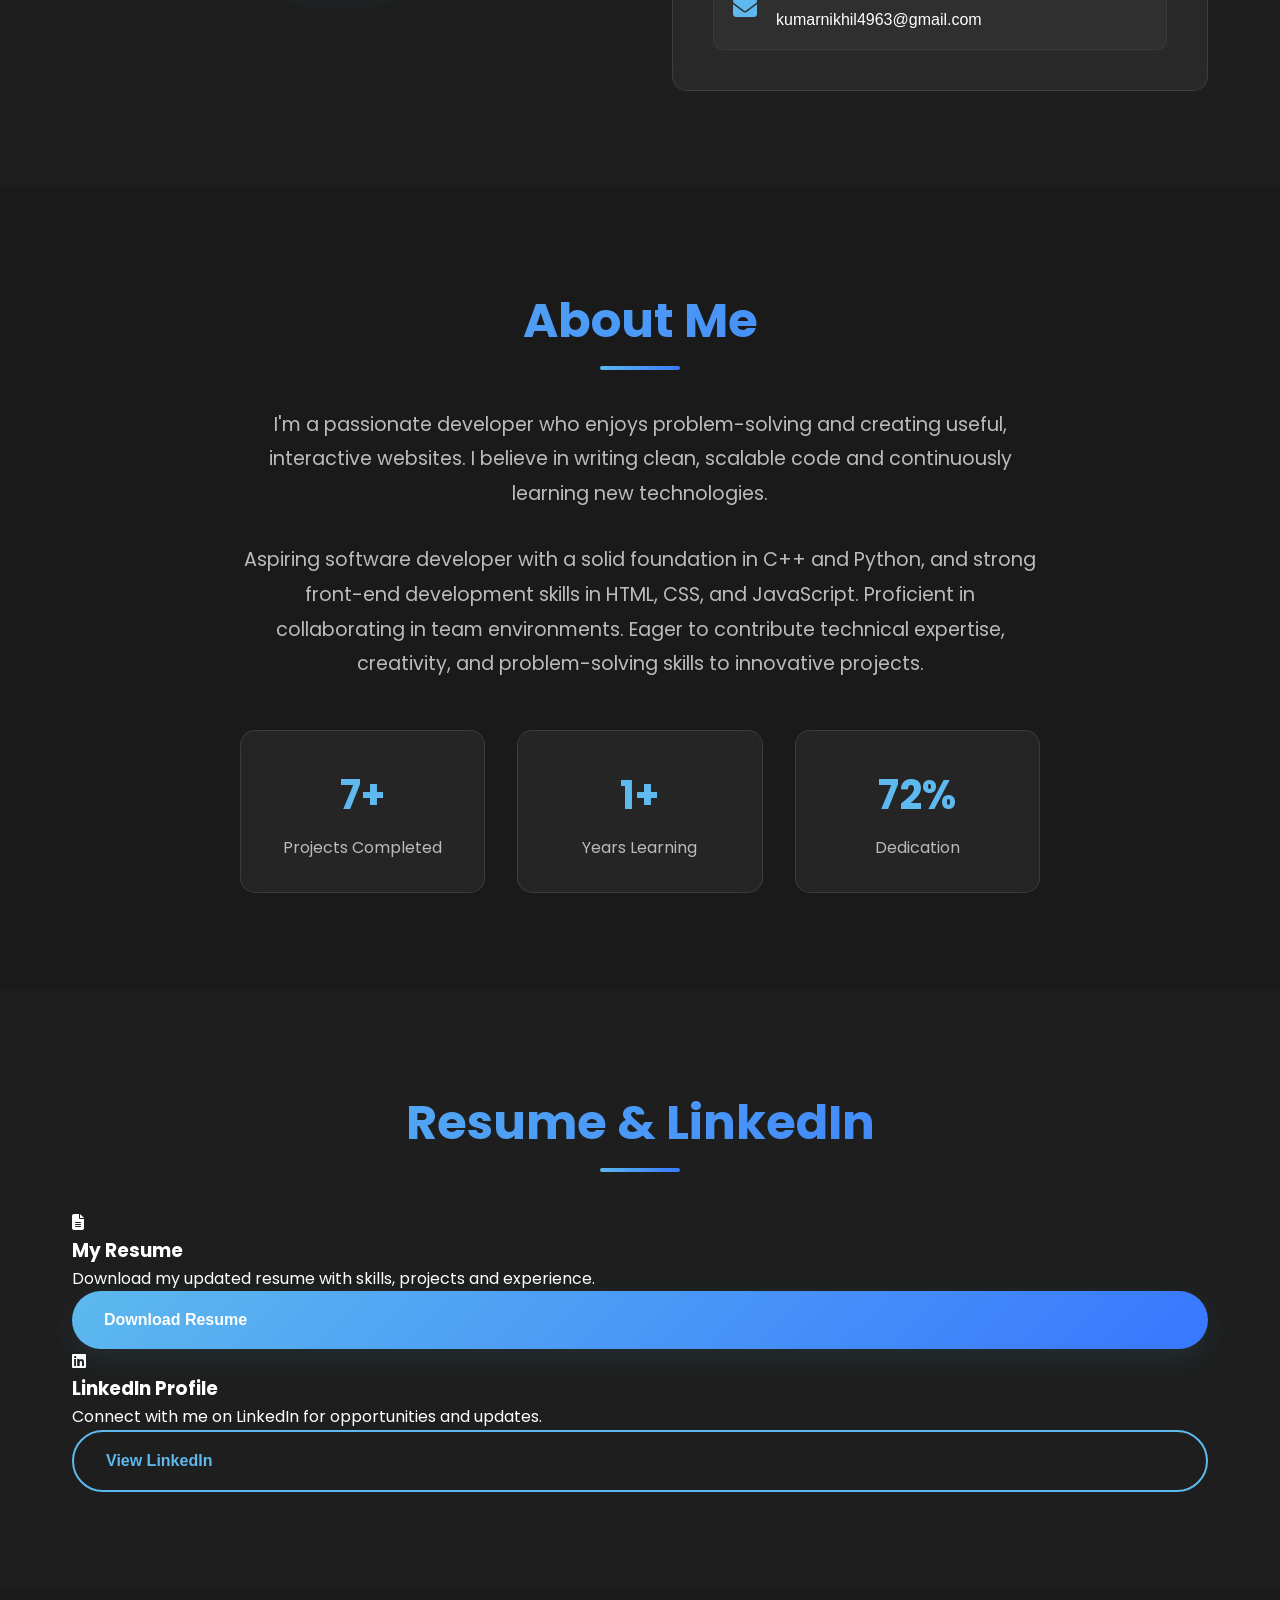
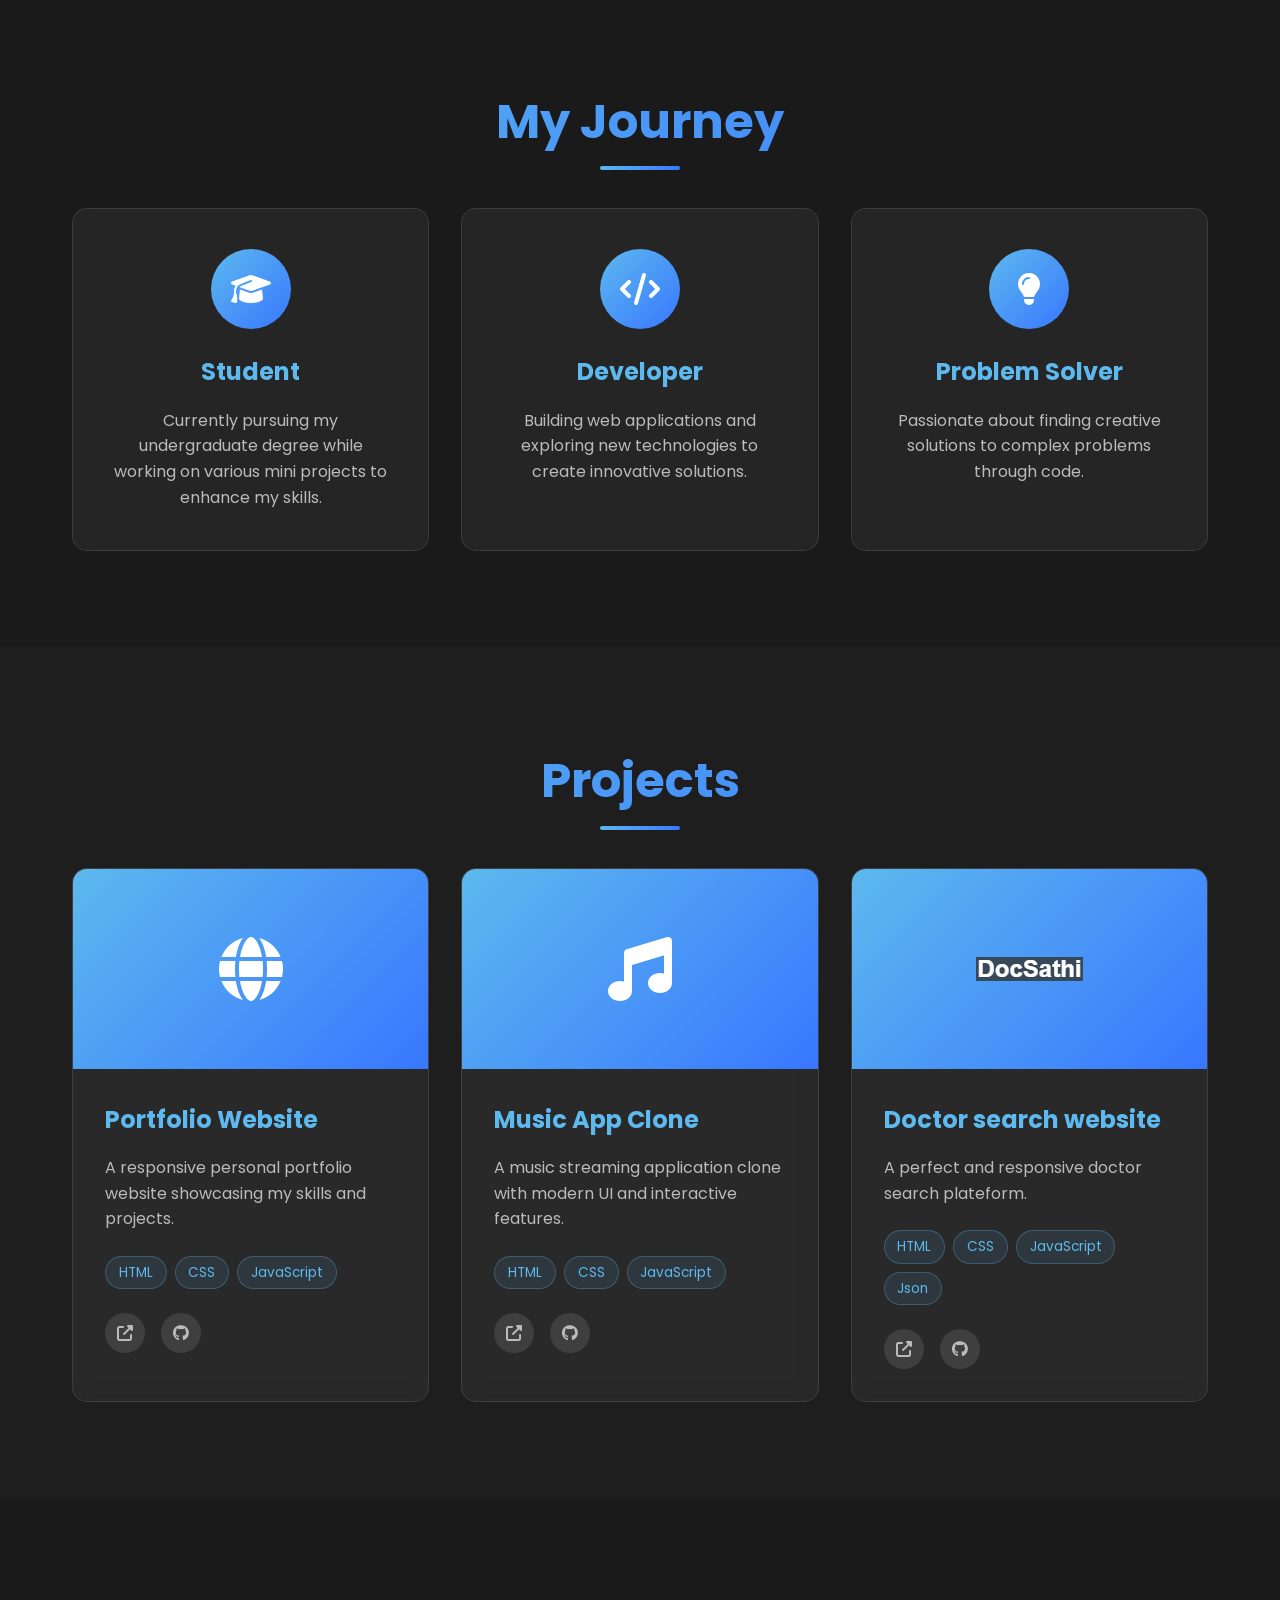
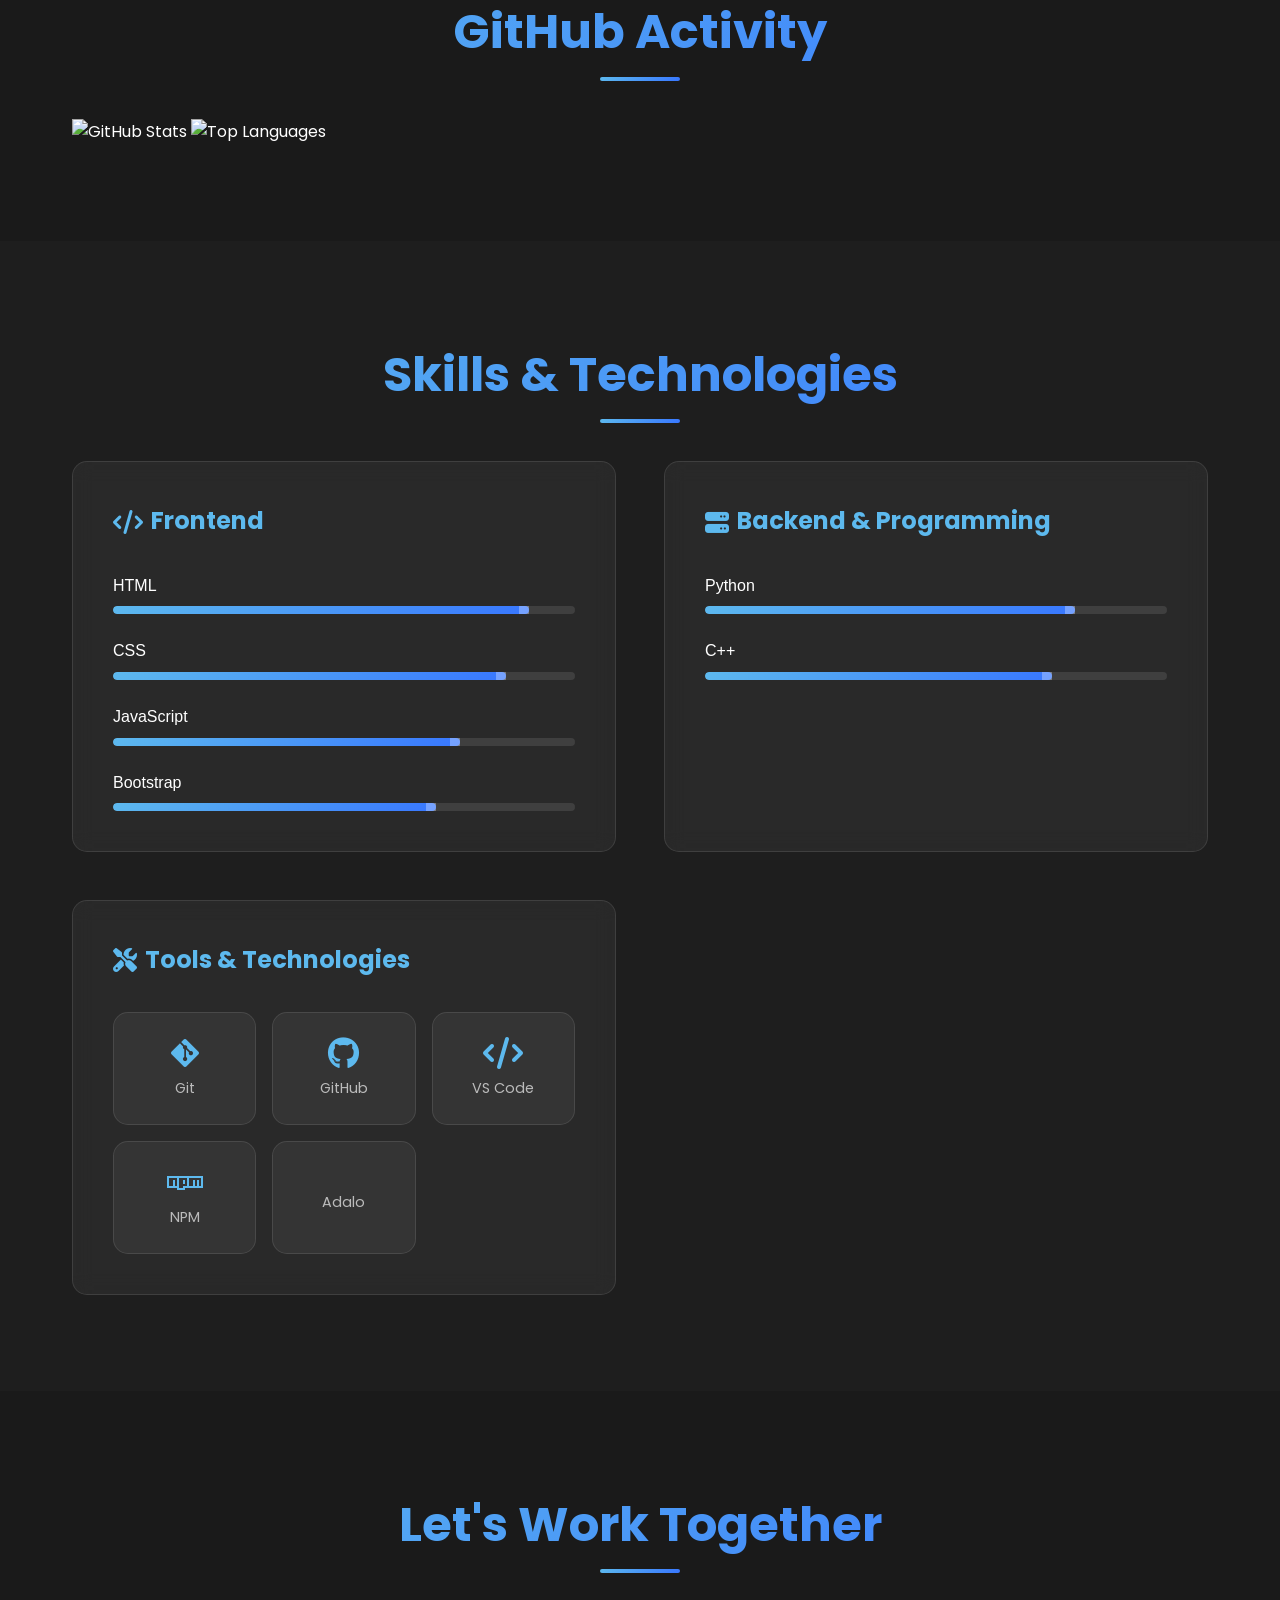
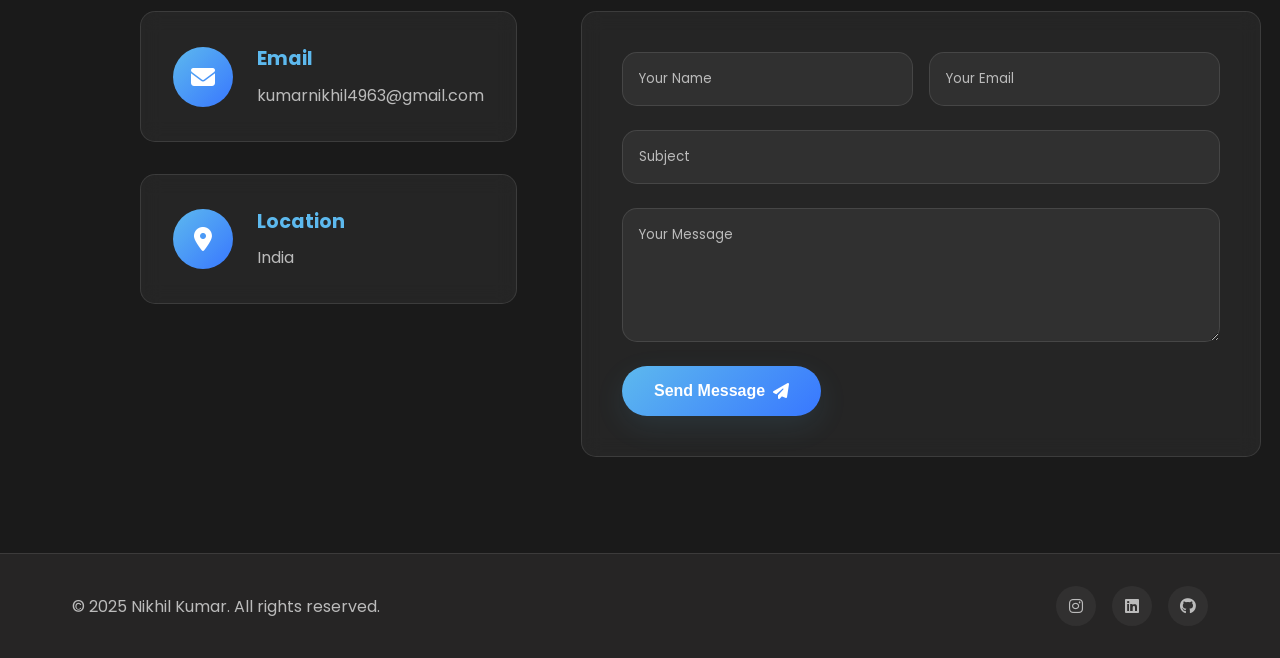
==== commit 367b7d0d: "Update print statement from 'Hello' to 'Goodbye'" ====
--- a/index.html
+++ b/index.html
@@ -3,6 +3,8 @@
 <head>
     <meta charset="UTF-8" />
     <meta name="viewport" content="width=device-width, initial-scale=1.0"/>
+    <meta name="description" content="Nikhil Kumar – Software Developer portfolio showcasing projects, skills and contact details.">
+    <meta name="keywords" content="Web Developer, HTML, CSS, JavaScript, Portfolio">
     <title>Nikhil Kumar - Portfolio</title>
     <link rel="stylesheet" href="style.css" />
     <link rel="stylesheet" href="https://cdnjs.cloudflare.com/ajax/libs/font-awesome/6.7.2/css/all.min.css"/>
@@ -36,16 +38,16 @@
         <section class="hero-section" id="home">
             <div class="hero-container">
                 <div class="social-icons">
-                    <a href="https://www.instagram.com/nikhil.kumarnky/profilecard/?igsh=MWhrbjc2eno1YzIwNQ==" target="_blank" class="social-link">
+                    <a href="https://www.instagram.com/nikhil.kumarnky/profilecard/?igsh=MWhrbjc2eno1YzIwNQ==" target="_blank" rel="noopener noreferrer" class="social-link" aria-label="Instagram">
                         <i class="fa-brands fa-instagram"></i>
                     </a>
-                    <a href="https://www.linkedin.com/in/nikhil-kumar-32aa0730a?utm_source=share&utm_campaign=share_via&utm_content=profile&utm_medium=android_app" target="_blank" class="social-link">
+                    <a href="https://www.linkedin.com/in/nikhil-kumar-32aa0730a?utm_source=share&utm_campaign=share_via&utm_content=profile&utm_medium=android_app" target="_blank" rel="noopener noreferrer" class="social-link" aria-label="LinkedIn">
                         <i class="fa-brands fa-linkedin-in"></i>
                     </a>
-                    <a href="https://x.com/NikhilK5065021" class="social-link" aria-label="Twitter">
+                    <a href="https://x.com/NikhilK5065021" target="_blank" rel="noopener noreferrer" class="social-link" aria-label="Twitter">
                         <i class="fa-brands fa-x-twitter"></i>
                     </a>
-                    <a href="https://github.com" target="_blank" class="social-link" aria-label="GitHub">
+                    <a href="https://github.com" target="_blank" rel="noopener noreferrer" class="social-link" aria-label="GitHub">
                         <i class="fa-brands fa-github"></i>
                     </a>
                 </div>
@@ -60,14 +62,13 @@
                         Let's build something amazing together!
                     </p>
                     <div class="btn-container">
-                        <button id="hireBtn" class="btn btn-primary">
+                        <id="hireBtn" class="btn btn-primary">
                             <span>Hire Me</span>
                             <i class="fas fa-arrow-right"></i>
-                        </button>
-                        <button class="btn btn-secondary">
+                        <a href="Assests/Nikhil Kumar - Resume .pdf"download class="btn btn-secondary">
                             <span>Download CV</span>
                             <i class="fas fa-download"></i>
-                        </button>
+                        </a>
                     </div>
                 </div>
             </div>
@@ -88,17 +89,17 @@
                     <div class="profile-image-container">
                         <div class="profile-image-wrapper">
                             <div class="profile-image">
-                                <img src="Assests/IMG_2437.JPG" alt="Nikhil Kumar" class="profile-pic">
+                                <img src="IMG_2437.JPG" alt="Nikhil Kumar" class="profile-pic"loading="lazy"/>
                                 <div class="placeholder-avatar">
                                     <i class="fas fa-user"></i>
                                 </div>
                             </div>
                         </div>
                         <div class="floating-elements">
-                            <div class="float-element" style="--delay: 0s;">💻</div>
-                            <div class="float-element" style="--delay: 1s;">🚀</div>
-                            <div class="float-element" style="--delay: 2s;">⚡</div>
-                            <div class="float-element" style="--delay: 3s;">🎯</div>
+                            <div class="float-element float-element-1">💻</div>
+                            <div class="float-element float-element-2">🚀</div>
+                            <div class="float-element float-element-3">⚡</div>
+                            <div class="float-element float-element-4">🎯</div>
                         </div>
                     </div>
                     <div class="profile-info">
@@ -175,6 +176,34 @@
                 </div>
             </div>
         </section>
+        <section class="section" id="resume">
+  <div class="container">
+    <h2 class="section-title">Resume & LinkedIn</h2>
+
+    <div class="resume-grid">
+      <!-- Resume Card -->
+      <div class="resume-card">
+        <i class="fas fa-file-alt"></i>
+        <h3>My Resume</h3>
+        <p>Download my updated resume with skills, projects and experience.</p>
+        <a href="Nikhil_Kumar_CV.pdf" download class="btn btn-primary">
+          Download Resume
+        </a>
+      </div>
+
+      <!-- LinkedIn Card -->
+      <div class="resume-card">
+        <i class="fab fa-linkedin"></i>
+        <h3>LinkedIn Profile</h3>
+        <p>Connect with me on LinkedIn for opportunities and updates.</p>
+        <a href="https://www.linkedin.com/in/nikhil-kumar-32aa0730a" target="_blank" rel="noopener noreferrer" class="btn btn-secondary">
+          View LinkedIn
+        </a>
+      </div>
+    </div>
+  </div>
+</section>
+
 
         <!-- Work Section -->
         <section class="section" id="work">
@@ -224,10 +253,10 @@
                                 <span class="tech-tag">JavaScript</span>
                             </div>
                             <div class="project-links">
-                                <a href="https://nikhil07092006.github.io/portfolio-website/" class="project-link">
+                                <a href="https://nikhil07092006.github.io/portfolio-website/" class="project-link" rel="noopener noreferrer" aria-label="View Portfolio Website">
                                     <i class="fas fa-external-link-alt"></i>
                                 </a>
-                                <a href="https://github.com" class="project-link">
+                                <a href="https://github.com" class="project-link" rel="noopener noreferrer" aria-label="View on GitHub">
                                     <i class="fab fa-github"></i>
                                 </a>
                             </div>
@@ -247,10 +276,10 @@
                                 <span class="tech-tag">JavaScript</span>
                             </div>
                             <div class="project-links">
-                                <a href="#" class="project-link">
+                                <a href="#" class="project-link" aria-label="View Music App Clone">
                                     <i class="fas fa-external-link-alt"></i>
                                 </a>
-                                <a href="https://github.com" class="project-link">
+                                <a href="https://github.com" class="project-link" rel="noopener noreferrer" aria-label="View on GitHub">
                                     <i class="fab fa-github"></i>
                                 </a>
                             </div>
@@ -259,7 +288,7 @@
                     
                     <div class="project-card">
                         <div class="project-image">
-                            <img src="Assests/Screenshot 2025-08-22 122943.png" alt="DocSathi">
+                            <img src="Screenshot 2025-08-22 122943.png" alt="DocSathi">
                         </div>
                         <div class="project-content">
                             <h3>Doctor search website</h3>
@@ -271,10 +300,10 @@
                                 <span class="tech-tag">Json</span>
                             </div>
                             <div class="project-links">
-                                <a href="https://nikhil07092006.github.io/DocSathi/" class="project-link">
+                                <a href="https://nikhil07092006.github.io/DocSathi/" class="project-link" rel="noopener noreferrer" aria-label="View Doctor Search Website">
                                     <i class="fas fa-external-link-alt"></i>
                                 </a>
-                                <a href="https://github.com" class="project-link">
+                                <a href="https://github.com" class="project-link" rel="noopener noreferrer" aria-label="View on GitHub">
                                     <i class="fab fa-github"></i>
                                 </a>
                             </div>
@@ -283,6 +312,26 @@
                 </div>
             </div>
         </section>
+        <section class="section" id="github">
+  <div class="container">
+    <h2 class="section-title">GitHub Activity</h2>
+
+    <div class="github-stats">
+      <img 
+        src="https://github-readme-stats.vercel.app/api?username=Nikhil07092006&show_icons=true&theme=tokyonight"
+        alt="GitHub Stats"
+        loading="lazy"
+      />
+
+      <img 
+        src="https://github-readme-stats.vercel.app/api/top-langs/?username=Nikhil07092006&layout=compact&theme=tokyonight"
+        alt="Top Languages"
+        loading="lazy"
+      />
+    </div>
+  </div>
+</section>
+
 
         <!-- Skills Section -->
         <section class="section" id="skills">
@@ -420,13 +469,13 @@
                     <p>&copy; 2025 Nikhil Kumar. All rights reserved.</p>
                 </div>
                 <div class="footer-links">
-                    <a href="https://www.instagram.com/nikhil.kumarnky/profilecard/?igsh=MWhrbjc2eno1YzIwNQ==" target="_blank">
+                    <a href="https://www.instagram.com/nikhil.kumarnky/profilecard/?igsh=MWhrbjc2eno1YzIwNQ==" target="_blank" rel="noopener noreferrer" aria-label="Instagram">
                         <i class="fab fa-instagram"></i>
                     </a>
-                    <a href="https://www.linkedin.com/in/nikhil-kumar-32aa0730a?utm_source=share&utm_campaign=share_via&utm_content=profile&utm_medium=android_app" target="_blank">
+                    <a href="https://www.linkedin.com/in/nikhil-kumar-32aa0730a?utm_source=share&utm_campaign=share_via&utm_content=profile&utm_medium=android_app" target="_blank" rel="noopener noreferrer" aria-label="LinkedIn">
                         <i class="fab fa-linkedin"></i>
                     </a>
-                    <a href="#" target="_blank">
+                    <a href="#" rel="noopener noreferrer" aria-label="GitHub">
                         <i class="fab fa-github"></i>
                     </a>
                 </div>
@@ -436,4 +485,4 @@
 
     <script src="script.js"></script>
 </body>
-</html>+</html>
